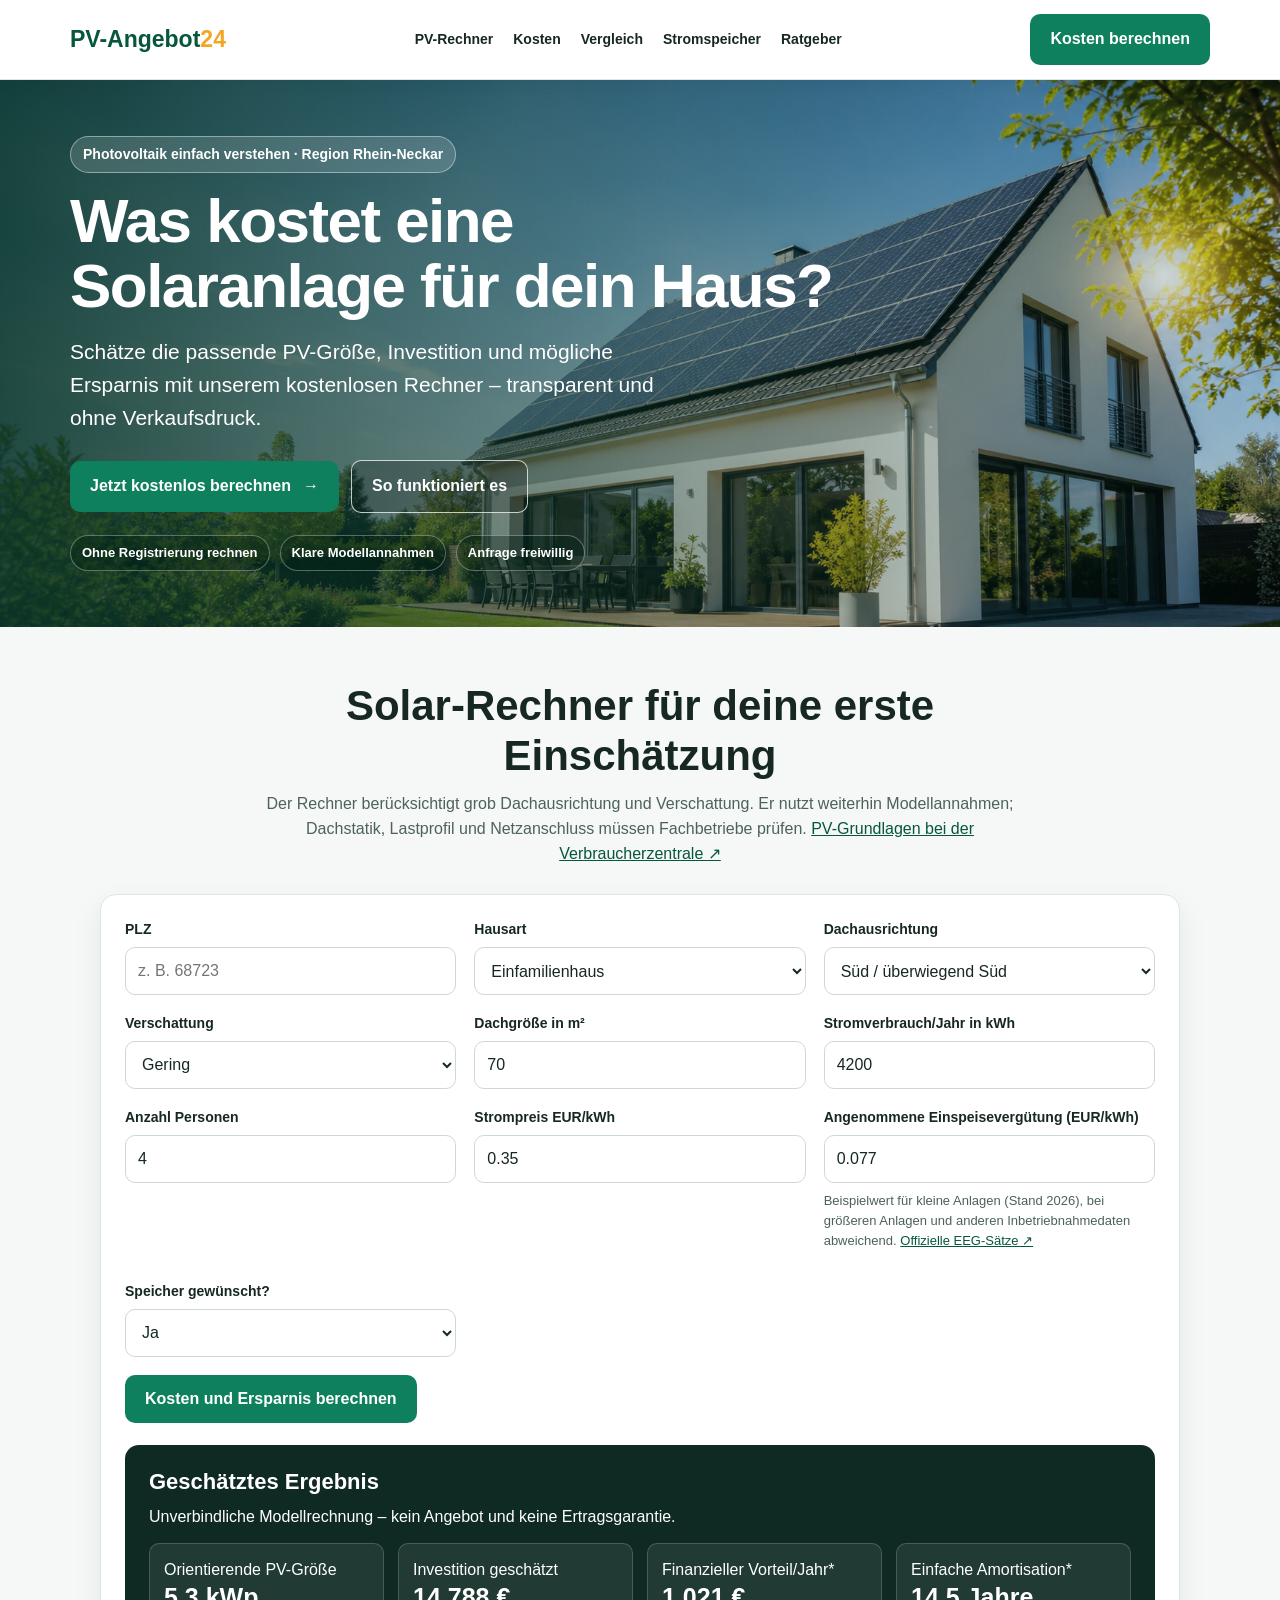
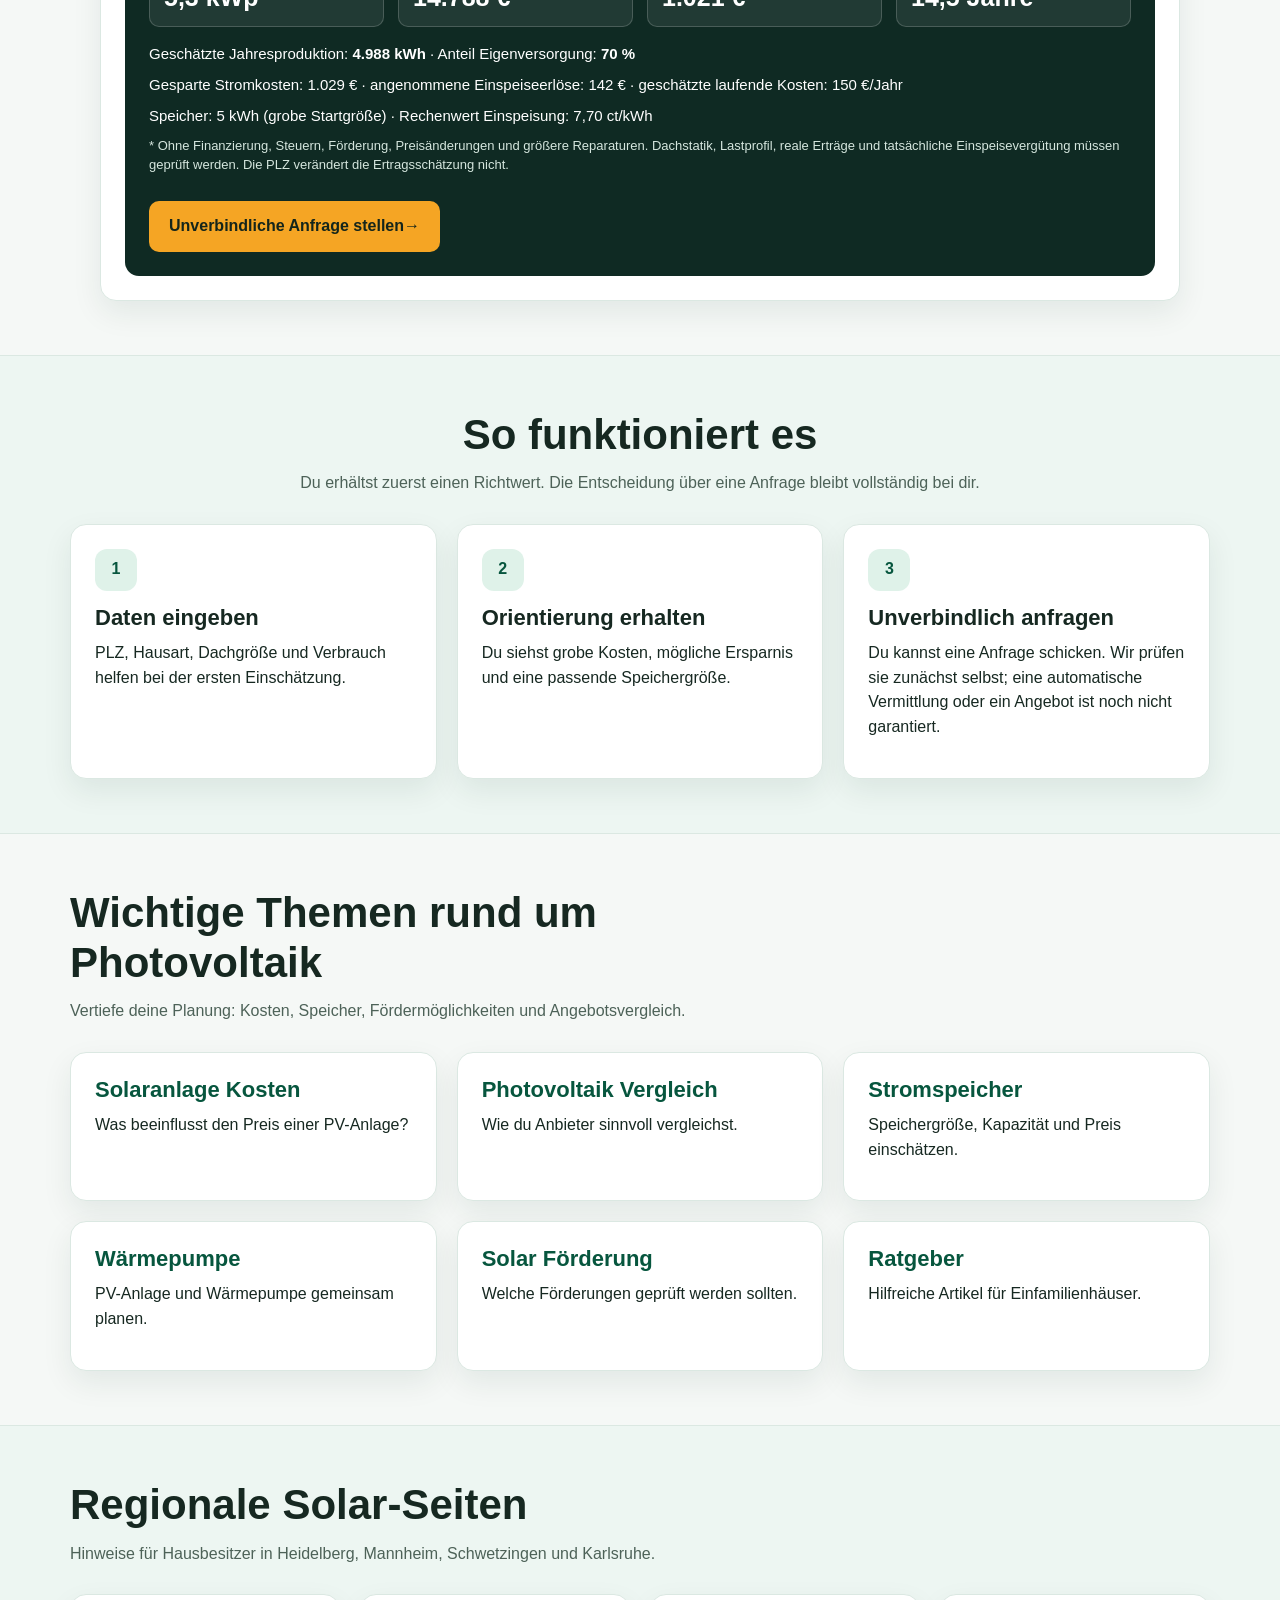
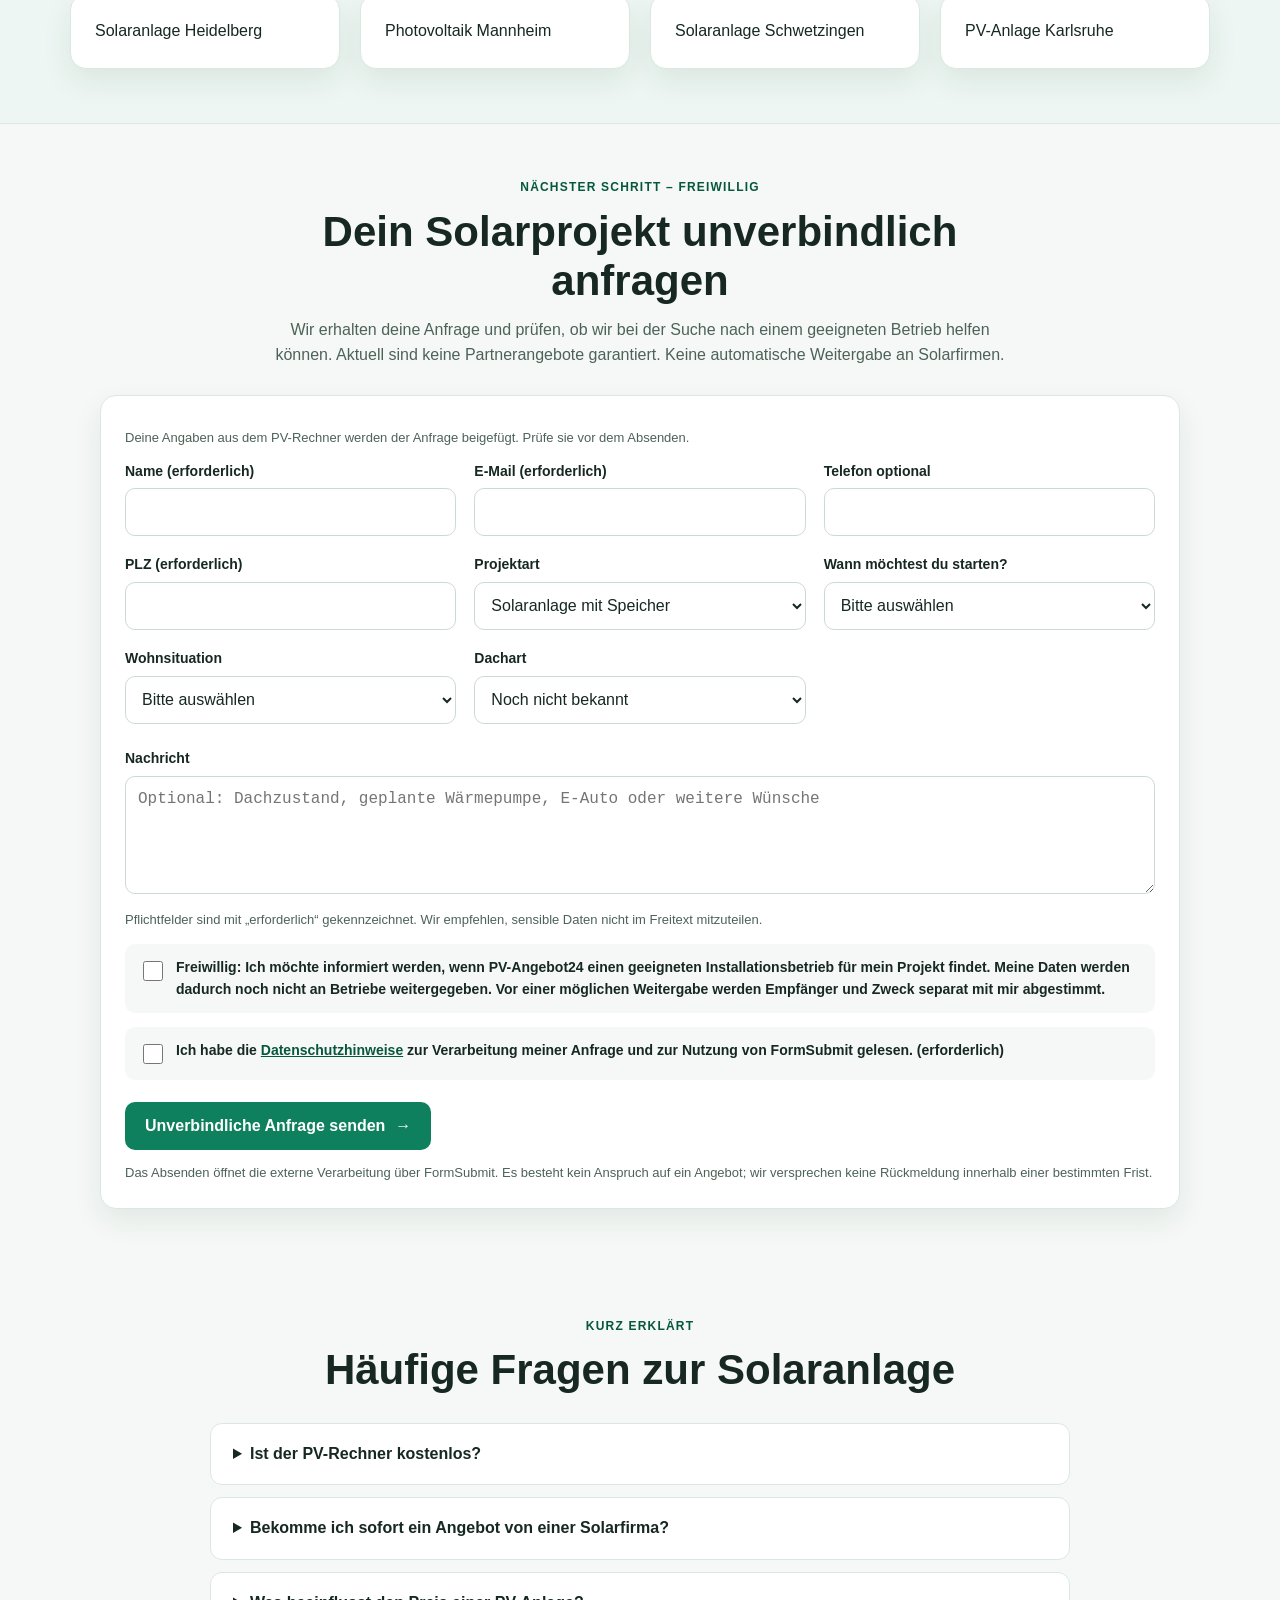
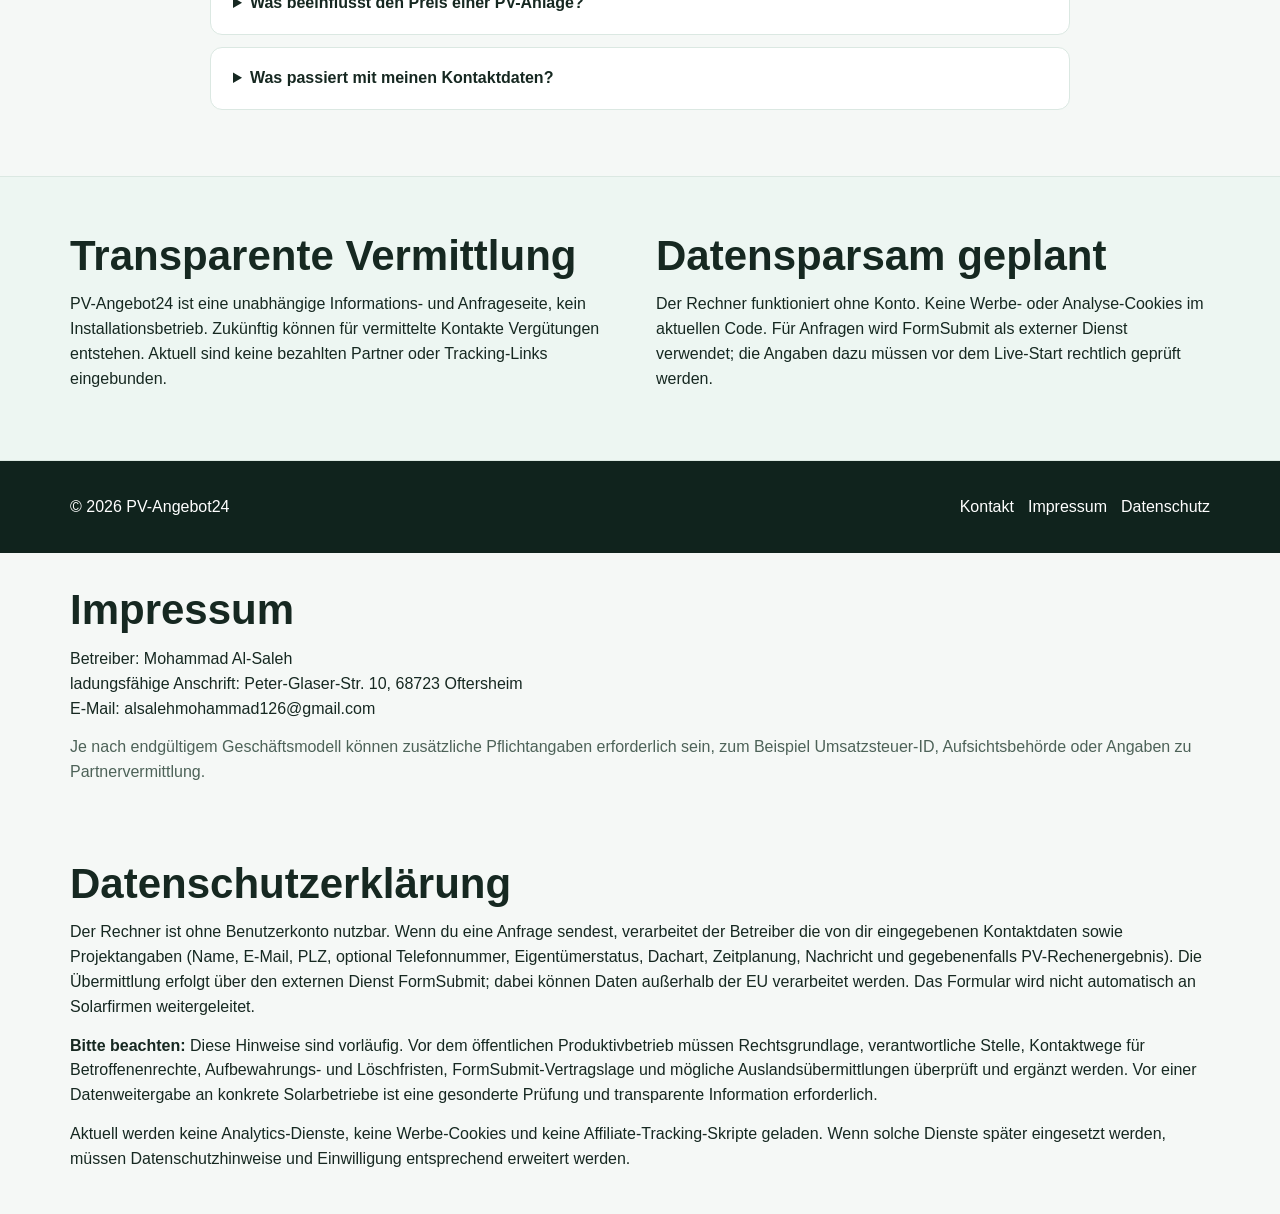
==== index.html @ 60cc7a71 "Remove mismatched FAQ schema and cite authoritative PV calculation assumptions" ====
<!DOCTYPE html>
<html lang="de">
<head>
  <meta charset="UTF-8">
  <meta name="viewport" content="width=device-width, initial-scale=1.0">
  <title>Solaranlage planen & Kosten berechnen | PV-Angebot24</title>
  <meta name="description" content="Photovoltaik planen: Kosten, Speicher und mögliche Ersparnis unverbindlich berechnen. Mit Tipps für Heidelberg, Mannheim und die Region.">
  <link rel="canonical" href="https://marioklara.github.io/solaranlage/">
  <meta property="og:type" content="website">
  <meta property="og:locale" content="de_DE">
  <meta property="og:title" content="Solaranlage planen – PV-Angebot24">
  <meta property="og:description" content="Kosten und Potenzial einer PV-Anlage unverbindlich einschätzen.">
  <meta property="og:url" content="https://marioklara.github.io/solaranlage/">
  <meta name="theme-color" content="#0d5f47">
  <link rel="stylesheet" href="assets/css/styles.css">
  <script defer src="assets/js/main.js"></script>
  <script type="application/ld+json">
  {"@context":"https://schema.org","@type":"Organization","name":"PV-Angebot24","url":"https://marioklara.github.io/solaranlage/","email":"alsalehmohammad126@gmail.com","address":{"@type":"PostalAddress","streetAddress":"Peter-Glaser-Str. 10","postalCode":"68723","addressLocality":"Oftersheim","addressCountry":"DE"}}
  </script>

</head>
<body>
  <a class="skip-link" href="#rechner">Direkt zum Solar-Rechner</a>
  <header class="site-header">
    <nav class="nav" aria-label="Hauptnavigation">
      <a class="logo" href="index.html">PV-Angebot<span>24</span></a>
      <button class="nav-toggle" type="button" aria-controls="nav-main" aria-expanded="false" aria-label="Navigation öffnen">☰ Menü</button><div class="nav-links" id="nav-main">
        <a href="pv-rechner/">PV-Rechner</a>
        <a href="solaranlage-kosten/">Kosten</a>
        <a href="photovoltaik-vergleich/">Vergleich</a>
        <a href="stromspeicher/">Stromspeicher</a>
        <a href="ratgeber/">Ratgeber</a>
      </div>
      <a class="nav-cta" href="#rechner">Kosten berechnen</a>
    </nav>
  </header>

  <main>
    <section class="hero">
      <div class="hero-inner">
        <span class="eyebrow">Photovoltaik einfach verstehen · Region Rhein-Neckar</span>
        <h1>Was kostet eine Solaranlage für dein Haus?</h1>
        <p>Schätze die passende PV-Größe, Investition und mögliche Ersparnis mit unserem kostenlosen Rechner – transparent und ohne Verkaufsdruck.</p>
        <div class="hero-actions">
          <a class="button" href="#rechner">Jetzt kostenlos berechnen <span aria-hidden="true">→</span></a>
          <a class="button outline" href="#ablauf">So funktioniert es</a>
        </div>
        <div class="trust-row" aria-label="Wichtige Eigenschaften">
          <span>Ohne Registrierung rechnen</span>
          <span>Klare Modellannahmen</span>
          <span>Anfrage freiwillig</span>
        </div>
      </div>
    </section>

    <section class="container" id="rechner">
      <div class="section-head center">
        <h2>Solar-Rechner für deine erste Einschätzung</h2>
        <p class="muted">Der Rechner berücksichtigt grob Dachausrichtung und Verschattung. Er nutzt weiterhin Modellannahmen; Dachstatik, Lastprofil und Netzanschluss müssen Fachbetriebe prüfen. <a href="https://www.verbraucherzentrale.de/wissen/energie/erneuerbare-energien/photovoltaik-was-bei-der-planung-einer-solaranlage-wichtig-ist-5574" rel="noopener noreferrer" target="_blank">PV-Grundlagen bei der Verbraucherzentrale ↗</a></p>
      </div>
      <div class="card">
        <form id="pvCalculator">
          <div class="form-grid">
            <div><label for="zip">PLZ</label><input id="zip" name="plz" inputmode="numeric" maxlength="5" pattern="[0-9]{5}" placeholder="z. B. 68723"></div>
            <div><label for="houseType">Hausart</label><select id="houseType"><option value="single">Einfamilienhaus</option><option value="multi">Mehrfamilienhaus</option><option value="row">Reihenhaus</option></select></div>
            <div><label for="roofOrientation">Dachausrichtung</label><select id="roofOrientation"><option value="south">Süd / überwiegend Süd</option><option value="eastwest">Ost / West</option><option value="north">Überwiegend Nord</option></select></div>
            <div><label for="shadeLevel">Verschattung</label><select id="shadeLevel"><option value="low">Gering</option><option value="medium">Mittel</option><option value="high">Stark</option></select></div>
            <div><label for="roofSize">Dachgröße in m²</label><input id="roofSize" type="number" min="20" max="1000" required value="70"></div>
            <div><label for="usage">Stromverbrauch/Jahr in kWh</label><input id="usage" type="number" min="1000" max="100000" required value="4200"></div>
            <div><label for="people">Anzahl Personen</label><input id="people" type="number" min="1" max="12" step="1" required value="4"></div>
            <div><label for="powerPrice">Strompreis EUR/kWh</label><input id="powerPrice" type="number" min="0.1" max="2" required step="0.01" value="0.35"></div>
            <div><label for="feedInTariff">Angenommene Einspeisevergütung (EUR/kWh)</label><input id="feedInTariff" type="number" min="0" max="0.3" step="0.001" value="0.077"><small class="field-note">Beispielwert für kleine Anlagen (Stand 2026), bei größeren Anlagen und anderen Inbetriebnahmedaten abweichend. <a href="https://www.bundesnetzagentur.de/DE/Fachthemen/ElektrizitaetundGas/ErneuerbareEnergien/EEG_Foerderung/start.html" target="_blank" rel="noopener noreferrer">Offizielle EEG-Sätze ↗</a></small></div>
            <div><label for="storageWanted">Speicher gewünscht?</label><select id="storageWanted"><option value="yes">Ja</option><option value="no">Nein</option></select></div>
          </div>
          <button class="button" type="submit">Kosten und Ersparnis berechnen</button>
        </form>
        <div id="pvResult" class="result-box" aria-live="polite"></div>
      </div>
    </section>

    <section class="band" id="ablauf">
      <div class="container">
        <div class="section-head center">
          <h2>So funktioniert es</h2>
          <p class="muted">Du erhältst zuerst einen Richtwert. Die Entscheidung über eine Anfrage bleibt vollständig bei dir.</p>
        </div>
        <div class="grid-3">
          <article class="card"><div class="step-number">1</div><h3>Daten eingeben</h3><p>PLZ, Hausart, Dachgröße und Verbrauch helfen bei der ersten Einschätzung.</p></article>
          <article class="card"><div class="step-number">2</div><h3>Orientierung erhalten</h3><p>Du siehst grobe Kosten, mögliche Ersparnis und eine passende Speichergröße.</p></article>
          <article class="card"><div class="step-number">3</div><h3>Unverbindlich anfragen</h3><p>Du kannst eine Anfrage schicken. Wir prüfen sie zunächst selbst; eine automatische Vermittlung oder ein Angebot ist noch nicht garantiert.</p></article>
        </div>
      </div>
    </section>

    <section class="container">
      <div class="section-head">
        <h2>Wichtige Themen rund um Photovoltaik</h2>
        <p class="muted">Vertiefe deine Planung: Kosten, Speicher, Fördermöglichkeiten und Angebotsvergleich.</p>
      </div>
      <div class="grid-3">
        <a class="card" href="solaranlage-kosten/"><h3>Solaranlage Kosten</h3><p>Was beeinflusst den Preis einer PV-Anlage?</p></a>
        <a class="card" href="photovoltaik-vergleich/"><h3>Photovoltaik Vergleich</h3><p>Wie du Anbieter sinnvoll vergleichst.</p></a>
        <a class="card" href="stromspeicher/"><h3>Stromspeicher</h3><p>Speichergröße, Kapazität und Preis einschätzen.</p></a>
        <a class="card" href="waermepumpe/"><h3>Wärmepumpe</h3><p>PV-Anlage und Wärmepumpe gemeinsam planen.</p></a>
        <a class="card" href="solar-foerderung/"><h3>Solar Förderung</h3><p>Welche Förderungen geprüft werden sollten.</p></a>
        <a class="card" href="ratgeber/"><h3>Ratgeber</h3><p>Hilfreiche Artikel für Einfamilienhäuser.</p></a>
      </div>
    </section>

    <section class="band">
      <div class="container">
        <div class="section-head">
          <h2>Regionale Solar-Seiten</h2>
          <p class="muted">Hinweise für Hausbesitzer in Heidelberg, Mannheim, Schwetzingen und Karlsruhe.</p>
        </div>
        <div class="grid-4">
          <a class="card" href="solaranlage-heidelberg/">Solaranlage Heidelberg</a>
          <a class="card" href="photovoltaik-mannheim/">Photovoltaik Mannheim</a>
          <a class="card" href="solaranlage-schwetzingen/">Solaranlage Schwetzingen</a>
          <a class="card" href="pv-anlage-karlsruhe/">PV-Anlage Karlsruhe</a>
        </div>
      </div>
    </section>

    <section class="container" id="anfrage">
      <div class="section-head center">
        <span class="kicker">Nächster Schritt – freiwillig</span>
        <h2>Dein Solarprojekt unverbindlich anfragen</h2>
        <p class="muted">Wir erhalten deine Anfrage und prüfen, ob wir bei der Suche nach einem geeigneten Betrieb helfen können. Aktuell sind keine Partnerangebote garantiert. Keine automatische Weitergabe an Solarfirmen.</p>
      </div>
      <div class="card">
        <form action="https://formsubmit.co/alsalehmohammad126@gmail.com" method="POST" id="solarLeadForm">
          <input type="hidden" id="pvLeadSummary" name="pv_berechnung" value="">
          <input type="text" name="_honey" tabindex="-1" autocomplete="off" class="honeypot" aria-hidden="true">
          <p id="calculatorTransferNotice" class="field-note" hidden>Deine Angaben aus dem PV-Rechner werden der Anfrage beigefügt. Prüfe sie vor dem Absenden.</p>
          <div class="form-grid">
            <div><label for="name">Name (erforderlich)</label><input id="name" name="name" required autocomplete="name"></div>
            <div><label for="email">E-Mail (erforderlich)</label><input id="email" name="email" type="email" required autocomplete="email"></div>
            <div><label for="phone">Telefon optional</label><input id="phone" name="telefon" type="tel" autocomplete="tel" inputmode="tel"></div>
            <div><label for="formZip">PLZ (erforderlich)</label><input id="formZip" name="plz" required inputmode="numeric" maxlength="5" pattern="[0-9]{5}"></div>
            <div><label for="project">Projektart</label><select id="project" name="projektart"><option>Solaranlage mit Speicher</option><option>Solaranlage ohne Speicher</option><option>Stromspeicher nachrüsten</option><option>Wärmepumpe mit PV planen</option></select></div>
            <div><label for="timeline">Wann möchtest du starten?</label><select id="timeline" name="zeitraum" required><option value="" selected disabled>Bitte auswählen</option><option>innerhalb von 3 Monaten</option><option>in 3 bis 6 Monaten</option><option>später / erst informieren</option></select></div>
            <div><label for="ownership">Wohnsituation</label><select id="ownership" name="eigentuemer_status" required><option value="" selected disabled>Bitte auswählen</option><option>Ich bin Eigentümer/in</option><option>Ich entscheide mit</option><option>Ich bin Mieter/in</option><option>Ich plane einen Hauskauf</option></select></div>
            <div><label for="roofType">Dachart</label><select id="roofType" name="dachart"><option value="">Noch nicht bekannt</option><option>Schrägdach</option><option>Flachdach</option><option>Andere Dachform</option></select></div>
          </div>
          <br>
          <label for="message">Nachricht</label>
          <textarea id="message" name="nachricht" maxlength="1500" placeholder="Optional: Dachzustand, geplante Wärmepumpe, E-Auto oder weitere Wünsche"></textarea>
          <p class="field-note">Pflichtfelder sind mit „erforderlich“ gekennzeichnet. Wir empfehlen, sensible Daten nicht im Freitext mitzuteilen.</p>
          <label class="checkbox"><input type="checkbox" name="partner_einwilligung" value="Kontakt erwünscht"> <span><strong>Freiwillig:</strong> Ich möchte informiert werden, wenn PV-Angebot24 einen geeigneten Installationsbetrieb für mein Projekt findet. Meine Daten werden dadurch noch nicht an Betriebe weitergegeben. Vor einer möglichen Weitergabe werden Empfänger und Zweck separat mit mir abgestimmt.</span></label>
          <label class="checkbox"><input type="checkbox" required name="datenschutz_zustimmung" value="Ja"> <span>Ich habe die <a href="#datenschutz">Datenschutzhinweise</a> zur Verarbeitung meiner Anfrage und zur Nutzung von FormSubmit gelesen. (erforderlich)</span></label>
          <input type="hidden" name="_subject" value="Neue Solar-Anfrage über PV-Angebot24">
          <input type="hidden" name="_captcha" value="true">
          <button class="button submit-cta" type="submit">Unverbindliche Anfrage senden <span aria-hidden="true">→</span></button>
          <p class="form-notice">Das Absenden öffnet die externe Verarbeitung über FormSubmit. Es besteht kein Anspruch auf ein Angebot; wir versprechen keine Rückmeldung innerhalb einer bestimmten Frist.</p>
        </form>
      </div>
    </section>

    <section class="container faq-section" id="fragen">
      <div class="section-head center">
        <span class="kicker">Kurz erklärt</span>
        <h2>Häufige Fragen zur Solaranlage</h2>
      </div>
      <div class="faq-stack">
        <details class="faq-item"><summary>Ist der PV-Rechner kostenlos?</summary><p>Ja. Du kannst die Modellrechnung ohne Registrierung nutzen. Erst beim freiwilligen Anfrageformular werden Kontaktdaten benötigt.</p></details>
        <details class="faq-item"><summary>Bekomme ich sofort ein Angebot von einer Solarfirma?</summary><p>Nein. Die Berechnung ersetzt kein Installationsangebot. PV-Angebot24 sammelt derzeit Anfragen; angeschlossene Solarfirmen und ein automatischer Angebotsvergleich sind noch nicht verfügbar.</p></details>
        <details class="faq-item"><summary>Was beeinflusst den Preis einer PV-Anlage?</summary><p>Zum Beispiel Anlagenleistung, Dachzustand, Gerüst, Elektroinstallation, Speicher und Zählerschrank. Der Rechner berücksichtigt diese Faktoren nur vereinfacht. <a href="solaranlage-kosten/">Mehr zu Kosten lesen</a>.</p></details>
        <details class="faq-item"><summary>Was passiert mit meinen Kontaktdaten?</summary><p>Sie gehen über FormSubmit zur Bearbeitung deiner Anfrage an den Betreiber. Eine Weitergabe an Solarfirmen erfolgt nicht automatisch. <a href="#datenschutz">Details zum Datenschutz</a>.</p></details>
      </div>
    </section>
    <section class="band"><div class="container two-up-info">
      <article><h2>Transparente Vermittlung</h2><p>PV-Angebot24 ist eine unabhängige Informations- und Anfrageseite, kein Installationsbetrieb. Zukünftig können für vermittelte Kontakte Vergütungen entstehen. Aktuell sind keine bezahlten Partner oder Tracking-Links eingebunden.</p></article>
      <article><h2>Datensparsam geplant</h2><p>Der Rechner funktioniert ohne Konto. Keine Werbe- oder Analyse-Cookies im aktuellen Code. Für Anfragen wird FormSubmit als externer Dienst verwendet; die Angaben dazu müssen vor dem Live-Start rechtlich geprüft werden.</p></article>
    </div></section>
  </main>

  <footer class="site-footer">
    <div class="footer-inner">
      <div>© 2026 PV-Angebot24</div>
      <div><a href="#anfrage">Kontakt</a><a href="#impressum">Impressum</a><a href="#datenschutz">Datenschutz</a></div>
    </div>
  </footer>

  <section class="container" id="impressum">
    <h2>Impressum</h2>
    <p>Betreiber: Mohammad Al-Saleh<br>ladungsfähige Anschrift: Peter-Glaser-Str. 10, 68723 Oftersheim<br>E-Mail: alsalehmohammad126@gmail.com</p>
    <p class="muted">Je nach endgültigem Geschäftsmodell können zusätzliche Pflichtangaben erforderlich sein, zum Beispiel Umsatzsteuer-ID, Aufsichtsbehörde oder Angaben zu Partnervermittlung.</p>
  </section>
  <section class="container" id="datenschutz">
    <h2>Datenschutzerklärung</h2>
    <p>Der Rechner ist ohne Benutzerkonto nutzbar. Wenn du eine Anfrage sendest, verarbeitet der Betreiber die von dir eingegebenen Kontaktdaten sowie Projektangaben (Name, E-Mail, PLZ, optional Telefonnummer, Eigentümerstatus, Dachart, Zeitplanung, Nachricht und gegebenenfalls PV-Rechenergebnis). Die Übermittlung erfolgt über den externen Dienst FormSubmit; dabei können Daten außerhalb der EU verarbeitet werden. Das Formular wird nicht automatisch an Solarfirmen weitergeleitet.</p>
    <p><strong>Bitte beachten:</strong> Diese Hinweise sind vorläufig. Vor dem öffentlichen Produktivbetrieb müssen Rechtsgrundlage, verantwortliche Stelle, Kontaktwege für Betroffenenrechte, Aufbewahrungs- und Löschfristen, FormSubmit-Vertragslage und mögliche Auslandsübermittlungen überprüft und ergänzt werden. Vor einer Datenweitergabe an konkrete Solarbetriebe ist eine gesonderte Prüfung und transparente Information erforderlich.</p>
    <p>Aktuell werden keine Analytics-Dienste, keine Werbe-Cookies und keine Affiliate-Tracking-Skripte geladen. Wenn solche Dienste später eingesetzt werden, müssen Datenschutzhinweise und Einwilligung entsprechend erweitert werden.</p>
  </section>
</body>
</html>
---- assets/css/styles.css ----
:root {
  --green: #16845f;
  --green-dark: #0d5f47;
  --green-soft: #e7f5ef;
  --ink: #16231f;
  --muted: #61716b;
  --paper: #ffffff;
  --line: #dce7e2;
  --sun: #f5a524;
  --blue: #2367a6;
  --bg: #f6f8f5;
  --shadow: 0 14px 34px rgba(22, 35, 31, .09);
}

* { box-sizing: border-box; }

html { scroll-behavior: smooth; }

body {
  margin: 0;
  font-family: Arial, Helvetica, sans-serif;
  color: var(--ink);
  background: var(--bg);
  line-height: 1.6;
}

a { color: var(--green-dark); }

img {
  display: block;
  max-width: 100%;
  height: auto;
}

.site-header {
  position: sticky;
  top: 0;
  z-index: 20;
  background: rgba(255, 255, 255, .96);
  border-bottom: 1px solid var(--line);
  backdrop-filter: blur(10px);
}

.nav {
  max-width: 1180px;
  margin: 0 auto;
  padding: 14px 20px;
  display: flex;
  align-items: center;
  justify-content: space-between;
  gap: 20px;
}

.logo {
  color: var(--green-dark);
  font-size: 23px;
  font-weight: 900;
  text-decoration: none;
  white-space: nowrap;
}

.logo span { color: var(--sun); }

.nav-toggle {
  display: none;
  border: 1px solid var(--line);
  border-radius: 8px;
  background: #fff;
  color: var(--ink);
  padding: 10px 13px;
  font: inherit;
  font-weight: 700;
  cursor: pointer;
}

.nav-links {
  display: flex;
  align-items: center;
  gap: 18px;
  flex-wrap: wrap;
}

.nav-links a {
  color: var(--ink);
  text-decoration: none;
  font-size: 14px;
  font-weight: 700;
}

.nav-cta,
.button {
  display: inline-flex;
  align-items: center;
  justify-content: center;
  min-height: 48px;
  padding: 13px 20px;
  border: 0;
  border-radius: 8px;
  background: var(--green);
  color: #fff;
  font-size: 16px;
  font-weight: 900;
  text-decoration: none;
  cursor: pointer;
}

.button.secondary {
  background: #fff;
  color: var(--green-dark);
  border: 1px solid var(--line);
}

.hero {
  min-height: 620px;
  color: #fff;
  background:
    linear-gradient(90deg, rgba(9, 54, 43, .88), rgba(9, 54, 43, .48) 52%, rgba(9, 54, 43, .14)),
    url("../img/solar-hero.png") center / cover no-repeat;
}

.hero-inner {
  max-width: 1180px;
  min-height: 620px;
  margin: 0 auto;
  padding: 74px 20px 44px;
  display: grid;
  align-content: center;
}

.eyebrow {
  display: inline-flex;
  width: fit-content;
  margin-bottom: 16px;
  padding: 7px 12px;
  border: 1px solid rgba(255, 255, 255, .42);
  border-radius: 999px;
  background: rgba(255, 255, 255, .15);
  font-size: 14px;
  font-weight: 800;
}

.hero h1 {
  max-width: 760px;
  margin: 0 0 18px;
  font-size: clamp(42px, 6vw, 72px);
  line-height: 1.04;
  letter-spacing: 0;
}

.hero p {
  max-width: 680px;
  margin: 0 0 26px;
  font-size: 20px;
}

.trust-row {
  display: flex;
  flex-wrap: wrap;
  gap: 10px;
  margin-top: 22px;
}

.trust-row span,
.pill {
  display: inline-flex;
  align-items: center;
  min-height: 34px;
  padding: 7px 11px;
  border-radius: 999px;
  background: rgba(255, 255, 255, .16);
  border: 1px solid rgba(255, 255, 255, .32);
  font-size: 14px;
  font-weight: 800;
}

.container {
  max-width: 1180px;
  margin: 0 auto;
  padding: 64px 20px;
}

.section-head {
  max-width: 760px;
  margin-bottom: 28px;
}

.section-head.center {
  margin-right: auto;
  margin-left: auto;
  text-align: center;
}

h1, h2, h3 { line-height: 1.18; }
h2 { margin: 0 0 12px; font-size: clamp(28px, 4vw, 42px); }
h3 { margin: 0 0 10px; font-size: 22px; }
p { margin: 0 0 14px; }

.muted { color: var(--muted); }

.grid-2,
.grid-3,
.grid-4 {
  display: grid;
  gap: 20px;
}

.grid-2 { grid-template-columns: repeat(2, minmax(0, 1fr)); }
.grid-3 { grid-template-columns: repeat(3, minmax(0, 1fr)); }
.grid-4 { grid-template-columns: repeat(4, minmax(0, 1fr)); }

.card {
  background: var(--paper);
  border: 1px solid var(--line);
  border-radius: 8px;
  padding: 24px;
  box-shadow: var(--shadow);
}

.band {
  background: #edf6f2;
  border-top: 1px solid var(--line);
  border-bottom: 1px solid var(--line);
}

.step-number {
  width: 42px;
  height: 42px;
  margin-bottom: 14px;
  border-radius: 50%;
  display: grid;
  place-items: center;
  background: var(--green-soft);
  color: var(--green-dark);
  font-weight: 900;
}

.form-grid {
  display: grid;
  grid-template-columns: repeat(3, minmax(0, 1fr));
  gap: 16px;
}

label {
  display: block;
  margin-bottom: 6px;
  font-size: 14px;
  font-weight: 800;
}

input,
select,
textarea {
  width: 100%;
  min-height: 48px;
  padding: 13px 12px;
  border: 1px solid #cdd9d4;
  border-radius: 8px;
  background: #fff;
  color: var(--ink);
  font-size: 16px;
}

textarea {
  min-height: 118px;
  resize: vertical;
}

.checkbox {
  display: flex;
  gap: 10px;
  align-items: flex-start;
  margin-top: 14px;
  color: var(--muted);
  font-size: 14px;
}

.field-note { display: block; color: var(--muted); font-size: 13px; margin: 8px 0 12px; }
.honeypot { position: absolute !important; left: -10000px !important; width: 1px !important; height: 1px !important; opacity: 0 !important; pointer-events: none !important; }
.table-scroll { overflow-x: auto; }
.result-details { margin-top: 15px; font-size: 15px; }
.result-details p { margin-bottom: 8px; }
.result-disclaimer { color: #d5e6de; font-size: 13px; line-height: 1.5; }
:focus-visible { outline: 3px solid #f5a524; outline-offset: 3px; }
.checkbox input {
  width: auto;
  min-height: auto;
  margin-top: 4px;
}

.result-box {
  margin-top: 22px;
  padding: 22px;
  border-radius: 8px;
  background: #0f2a23;
  color: #fff;
}

.result-grid {
  display: grid;
  grid-template-columns: repeat(4, minmax(0, 1fr));
  gap: 14px;
  margin-top: 14px;
}

.metric {
  padding: 14px;
  border: 1px solid rgba(255, 255, 255, .18);
  border-radius: 8px;
  background: rgba(255, 255, 255, .08);
}

.metric strong {
  display: block;
  font-size: 24px;
  line-height: 1.15;
}

.list {
  margin: 14px 0 0;
  padding-left: 20px;
}

.list li { margin: 6px 0; }

.breadcrumb {
  font-size: 14px;
  color: var(--muted);
  margin-bottom: 18px;
}

.page-hero {
  background: #0f2a23;
  color: #fff;
}

.page-hero .container {
  padding-top: 54px;
  padding-bottom: 54px;
}

.page-hero h1 {
  max-width: 860px;
  margin: 0 0 16px;
  font-size: clamp(36px, 5vw, 56px);
}

.page-hero p {
  max-width: 760px;
  font-size: 19px;
}

.table {
  width: 100%;
  border-collapse: collapse;
  overflow: hidden;
  border-radius: 8px;
  background: #fff;
  box-shadow: var(--shadow);
}

.table th,
.table td {
  padding: 14px;
  border-bottom: 1px solid var(--line);
  text-align: left;
  vertical-align: top;
}

.table th { background: var(--green-soft); }

.faq-item {
  border-bottom: 1px solid var(--line);
  padding: 18px 0;
}

.site-footer {
  background: #10231d;
  color: #fff;
}

.footer-inner {
  max-width: 1180px;
  margin: 0 auto;
  padding: 34px 20px;
  display: flex;
  justify-content: space-between;
  gap: 20px;
  flex-wrap: wrap;
}

.site-footer a {
  color: #fff;
  margin-left: 14px;
  text-decoration: none;
}

@media (max-width: 900px) {
  .nav { align-items: flex-start; flex-direction: column; }
  .nav { flex-direction: row; flex-wrap: wrap; align-items: center; }
  .nav-toggle { display: inline-flex; margin-left: auto; }
  .nav-links { display: none; width: 100%; order: 3; flex-direction: column; align-items: stretch; gap: 8px; }
  .nav-links.is-open { display: flex; }
  .nav-links a { display: block; padding: 9px 4px; }
  .nav-cta { order: 2; }
  .hero,
  .hero-inner { min-height: 560px; }
  .grid-2,
  .grid-3,
  .grid-4,
  .form-grid,
  .result-grid { grid-template-columns: 1fr; }
}

@media (max-width: 520px) {
  .hero-inner { padding-top: 48px; }
  .hero h1 { font-size: 40px; }
  .container { padding: 48px 16px; }
  .card { padding: 20px; }
  .button { width: 100%; }
  .nav-cta { width: 100%; order: 4; }
  .nav-toggle { margin-left: auto; }
}

[hidden] { display: none !important; }

/* Conversion-focused, accessible presentation */
:root {
  --green: #0f805e;
  --green-dark: #07563e;
  --ink: #162821;
  --muted: #4d6258;
  --line: #dbe8e2;
  --bg: #f5f8f6;
  --shadow: 0 12px 30px rgba(8, 48, 32, .08);
}
html { scroll-padding-top: 88px; }
body { line-height: 1.55; }
.container { padding-top: 54px; padding-bottom: 54px; }
.card { border-radius: 16px; }
.site-header { box-shadow: 0 4px 16px rgba(15, 41, 29, .04); }
.nav { gap: 16px; }
.nav-links a { padding: 8px 1px; text-underline-offset: 5px; }
.nav-links a:hover, .nav-links a:focus-visible { text-decoration: underline; }
.nav-cta, .button { border-radius: 10px; transition: background .16s ease, transform .16s ease; }
.nav-cta:hover, .button:hover { background: var(--green-dark); transform: translateY(-1px); }
.hero { min-height: 490px; background-position: center; }
.hero-inner { min-height: 490px; padding: 56px 20px; }
.hero h1 { max-width: 770px; font-size: clamp(37px,5vw,62px); letter-spacing: -.025em; }
.hero p { max-width: 630px; font-size: clamp(17px,2vw,21px); }
.hero-actions { display: flex; flex-wrap: wrap; align-items: center; gap: 12px; }
.hero-actions .button { gap: 12px; }
.button.outline { border: 1px solid rgba(255,255,255,.75); background: rgba(0,0,0,.20); }
.button.outline:hover { background: rgba(255,255,255,.19); }
.trust-row span { font-size: 13px; background: rgba(1,30,18,.35); }
.kicker { display:block; margin-bottom: 10px; color: var(--green-dark); text-transform: uppercase; font-size: 12px; font-weight: 800; letter-spacing: .10em; }
#rechner .card, #anfrage .card { max-width: 1080px; margin: 0 auto; }
#rechner .section-head { max-width: 790px; }
#rechner .button { margin-top: 18px; }
.form-grid { gap: 18px; }
input, select, textarea { border-radius: 10px; }
input:focus, select:focus, textarea:focus { border-color: var(--green); outline: 2px solid rgba(15,128,94,.20); }
.result-box { border-radius: 14px; padding: 24px; }
.result-grid { grid-template-columns: repeat(4,minmax(0,1fr)); }
.metric { min-width: 0; border-radius: 10px; }
.metric strong { font-size: clamp(17px,2vw,25px); overflow-wrap: anywhere; }
.result-cta { margin-top: 16px; background: var(--sun); color: #14251b; }
.result-cta:hover { background: #e89a16; }
.result-cta:focus-visible { outline-color: #fff; }
#ablauf .step-number { background: #dff2e9; border-radius: 12px; }
.grid-3 > .card, .grid-4 > .card { transition: transform .16s ease, box-shadow .16s ease; }
a.card { color: var(--ink); text-decoration: none; }
a.card h3 { color: var(--green-dark); }
a.card:hover, a.card:focus-visible { transform: translateY(-3px); box-shadow: 0 18px 35px rgba(8,48,32,.12); }
.checkbox { background: #f5f8f6; padding: 13px 14px; border-radius: 10px; color: var(--ink); }
.checkbox input { flex: 0 0 auto; width: 20px; height: 20px; }
.submit-cta { margin-top: 16px; gap: 10px; }
.form-notice { color: var(--muted); font-size: 13px; margin: 13px 0 0; }
.faq-stack { max-width: 860px; margin: 0 auto; }
.faq-stack .faq-item { border: 1px solid var(--line); border-radius: 12px; background: #fff; padding: 0; margin-bottom: 12px; }
.faq-stack summary { padding: 18px 22px; font-weight: 800; cursor: pointer; list-style-position: inside; }
.faq-stack .faq-item p { padding: 0 22px 18px; margin: 0; color: var(--muted); }
.two-up-info { display: grid; grid-template-columns: repeat(2,minmax(0,1fr)); gap: 32px; }
.skip-link { position: absolute; left: 10px; top: -100px; z-index: 1000; background: white; color: #143; padding: 10px 15px; }
.skip-link:focus { top: 10px; }
#impressum, #datenschutz { padding-top: 32px; padding-bottom: 28px; }
@media(max-width:1100px) and (min-width:901px) {
  .nav { flex-wrap: wrap; }
  .nav-links { gap: 12px; }
  .nav-links a { font-size: 13px; }
}
@media(max-width:900px) {
  .hero,.hero-inner { min-height: 440px; }
  .result-grid { grid-template-columns: repeat(2,minmax(0,1fr)); }
  .form-grid { grid-template-columns: repeat(2,minmax(0,1fr)); }
  .two-up-info { grid-template-columns: 1fr; }
}
@media(max-width:600px) {
  .container { padding: 38px 16px; }
  .hero,.hero-inner { min-height: 0; }
  .hero-inner { padding: 56px 18px; }
  .hero h1 { font-size: clamp(34px,9vw,42px); }
  .hero-actions .button { width: 100%; }
  .hero-actions .button.outline { width: 100%; }
  .result-grid,.form-grid { grid-template-columns: 1fr; }
  .metric { padding: 12px; }
  .result-box { padding: 18px; }
  .form-grid { gap: 14px; }
  .card { padding: 18px; }
  .nav { gap: 9px; padding: 10px 14px; }
  .nav-cta { min-height: 42px; padding: 8px 14px; }
}
@media(prefers-reduced-motion:reduce) {
  html { scroll-behavior: auto; }
  .nav-cta,.button,.grid-3>.card,.grid-4>.card { transition: none; transform:none !important; }
}
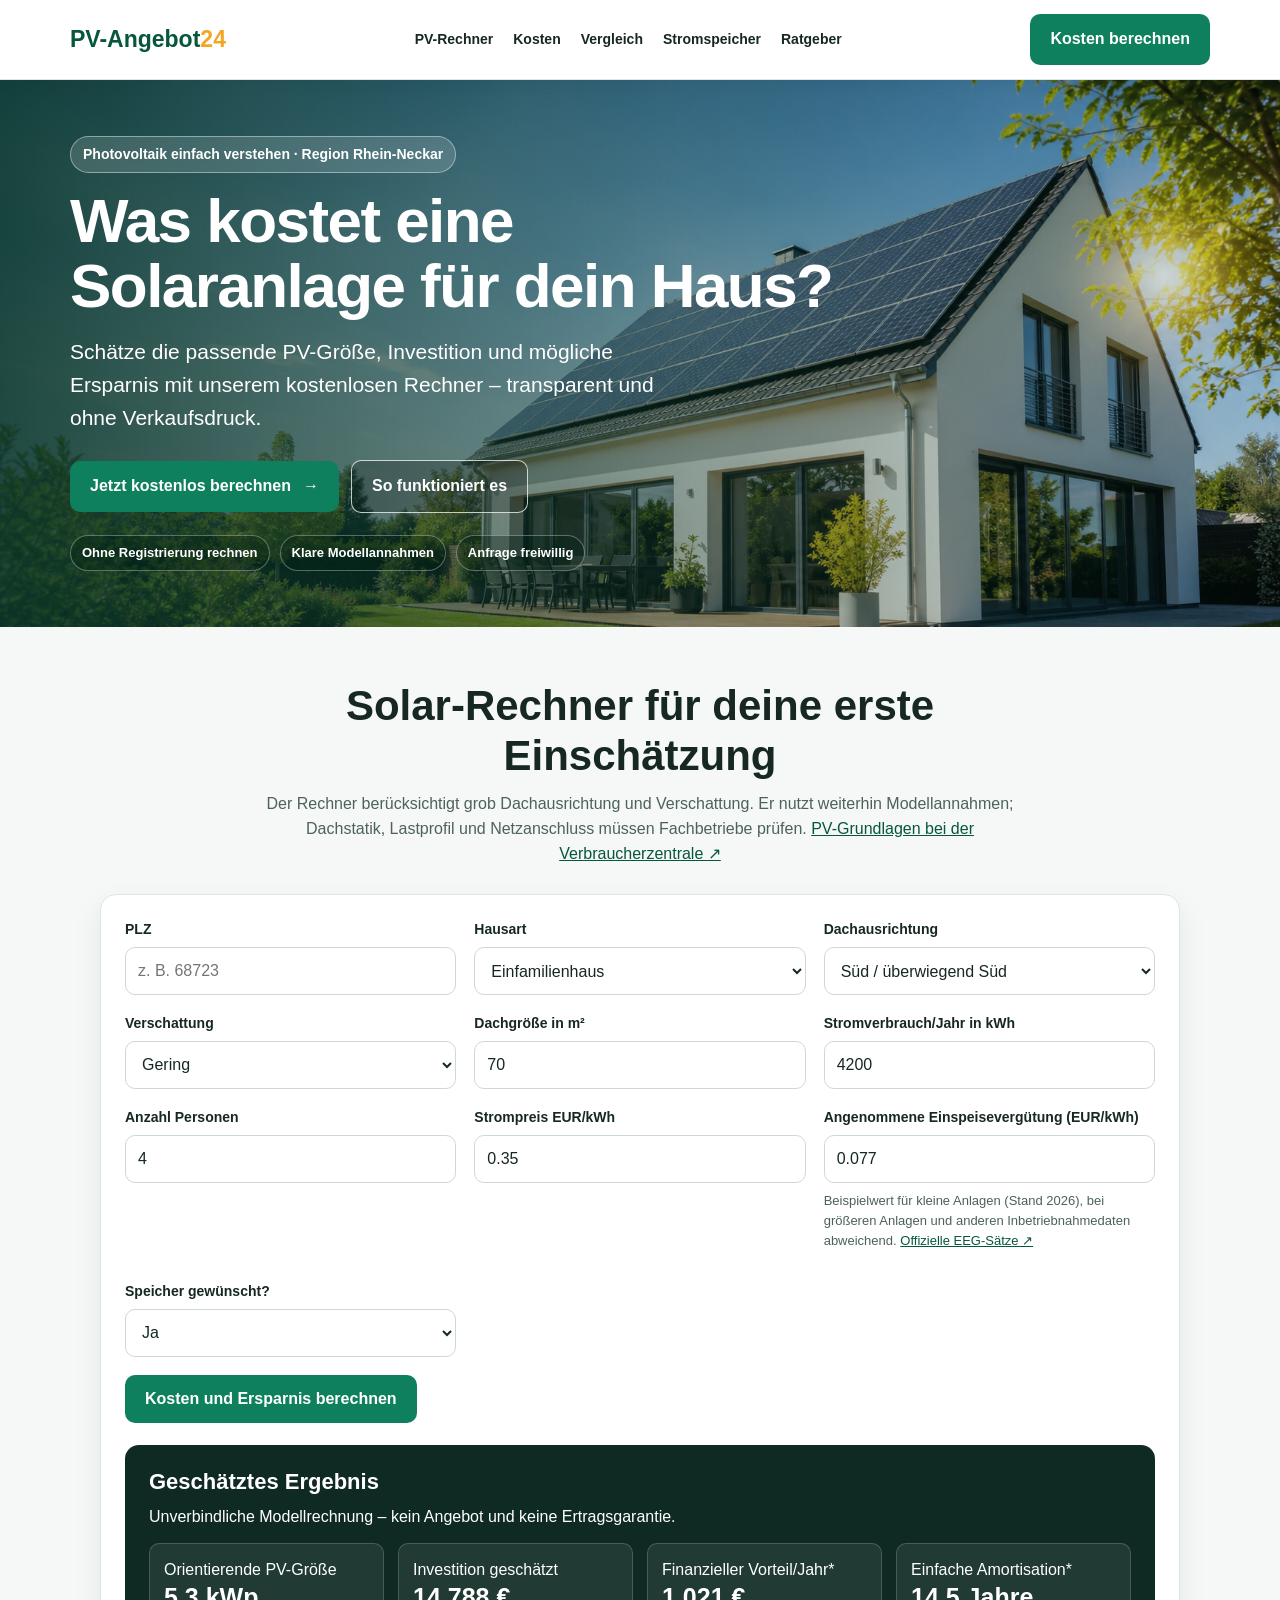
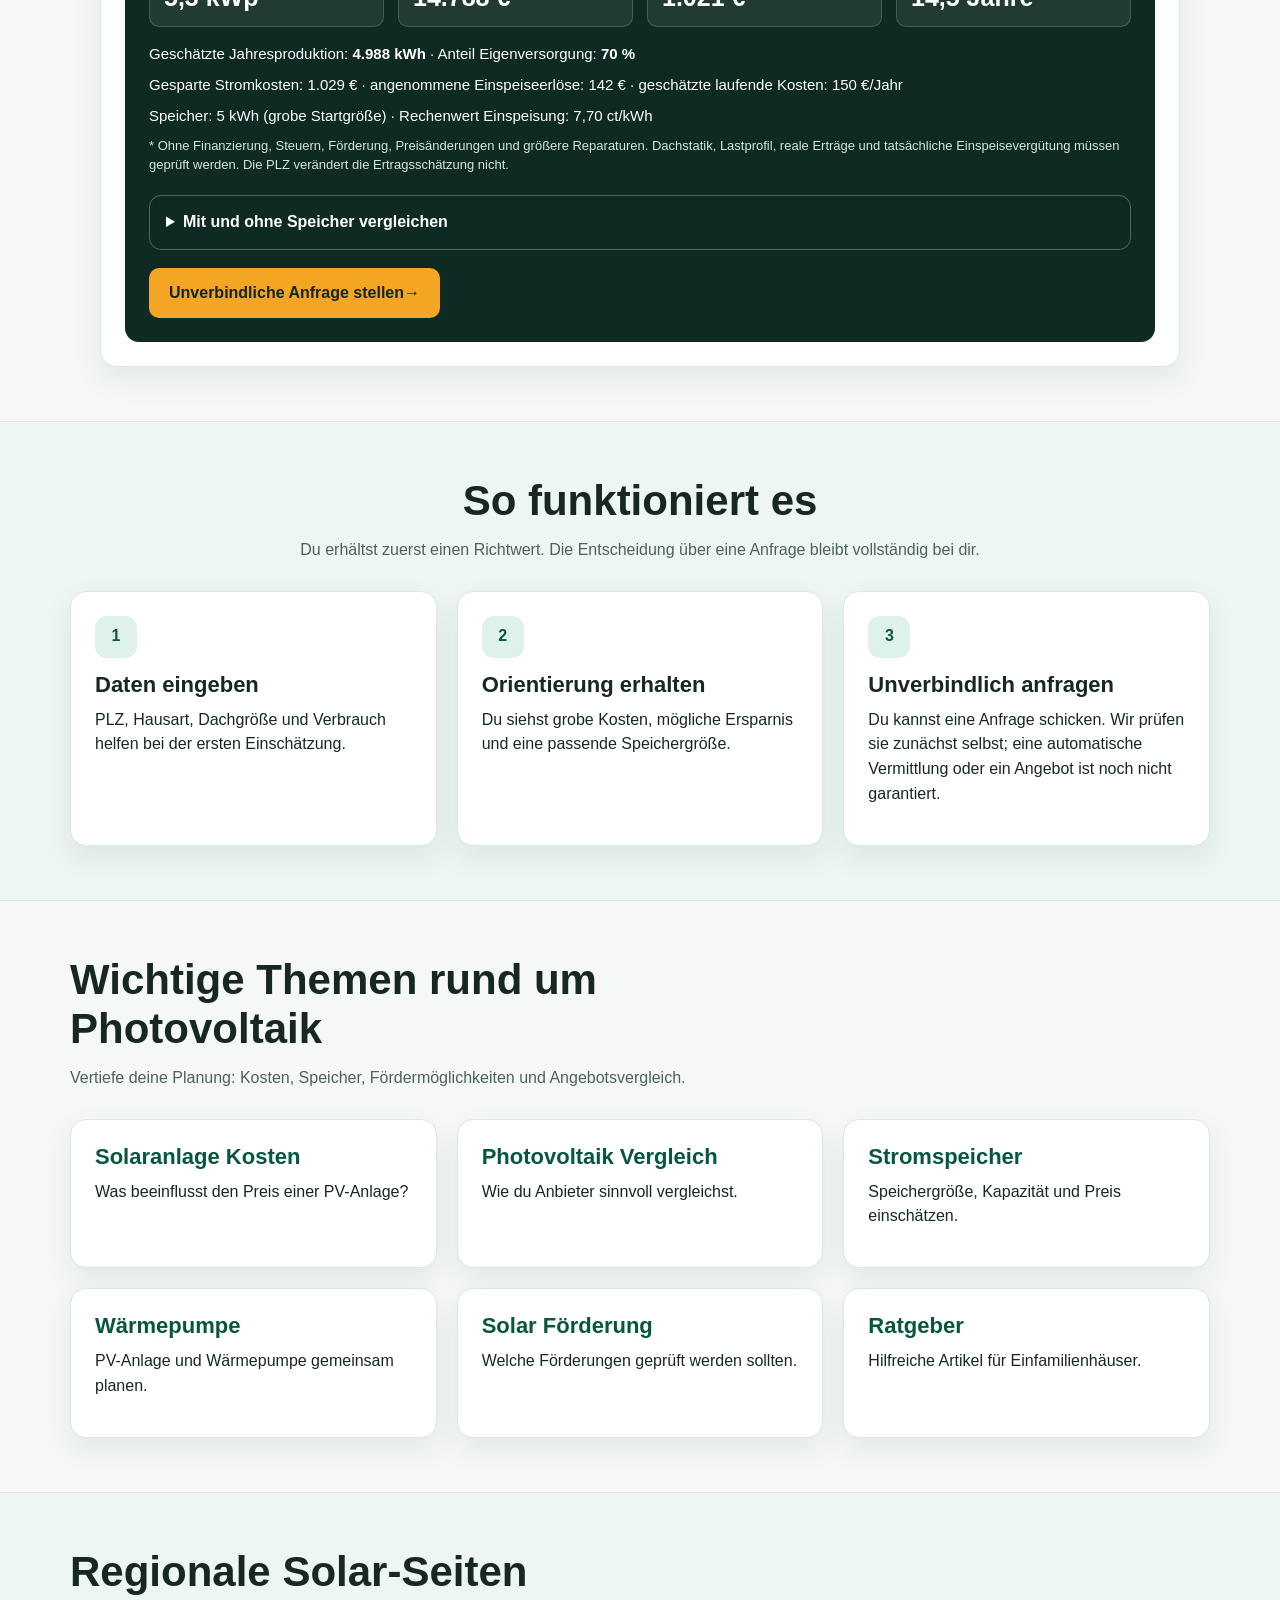
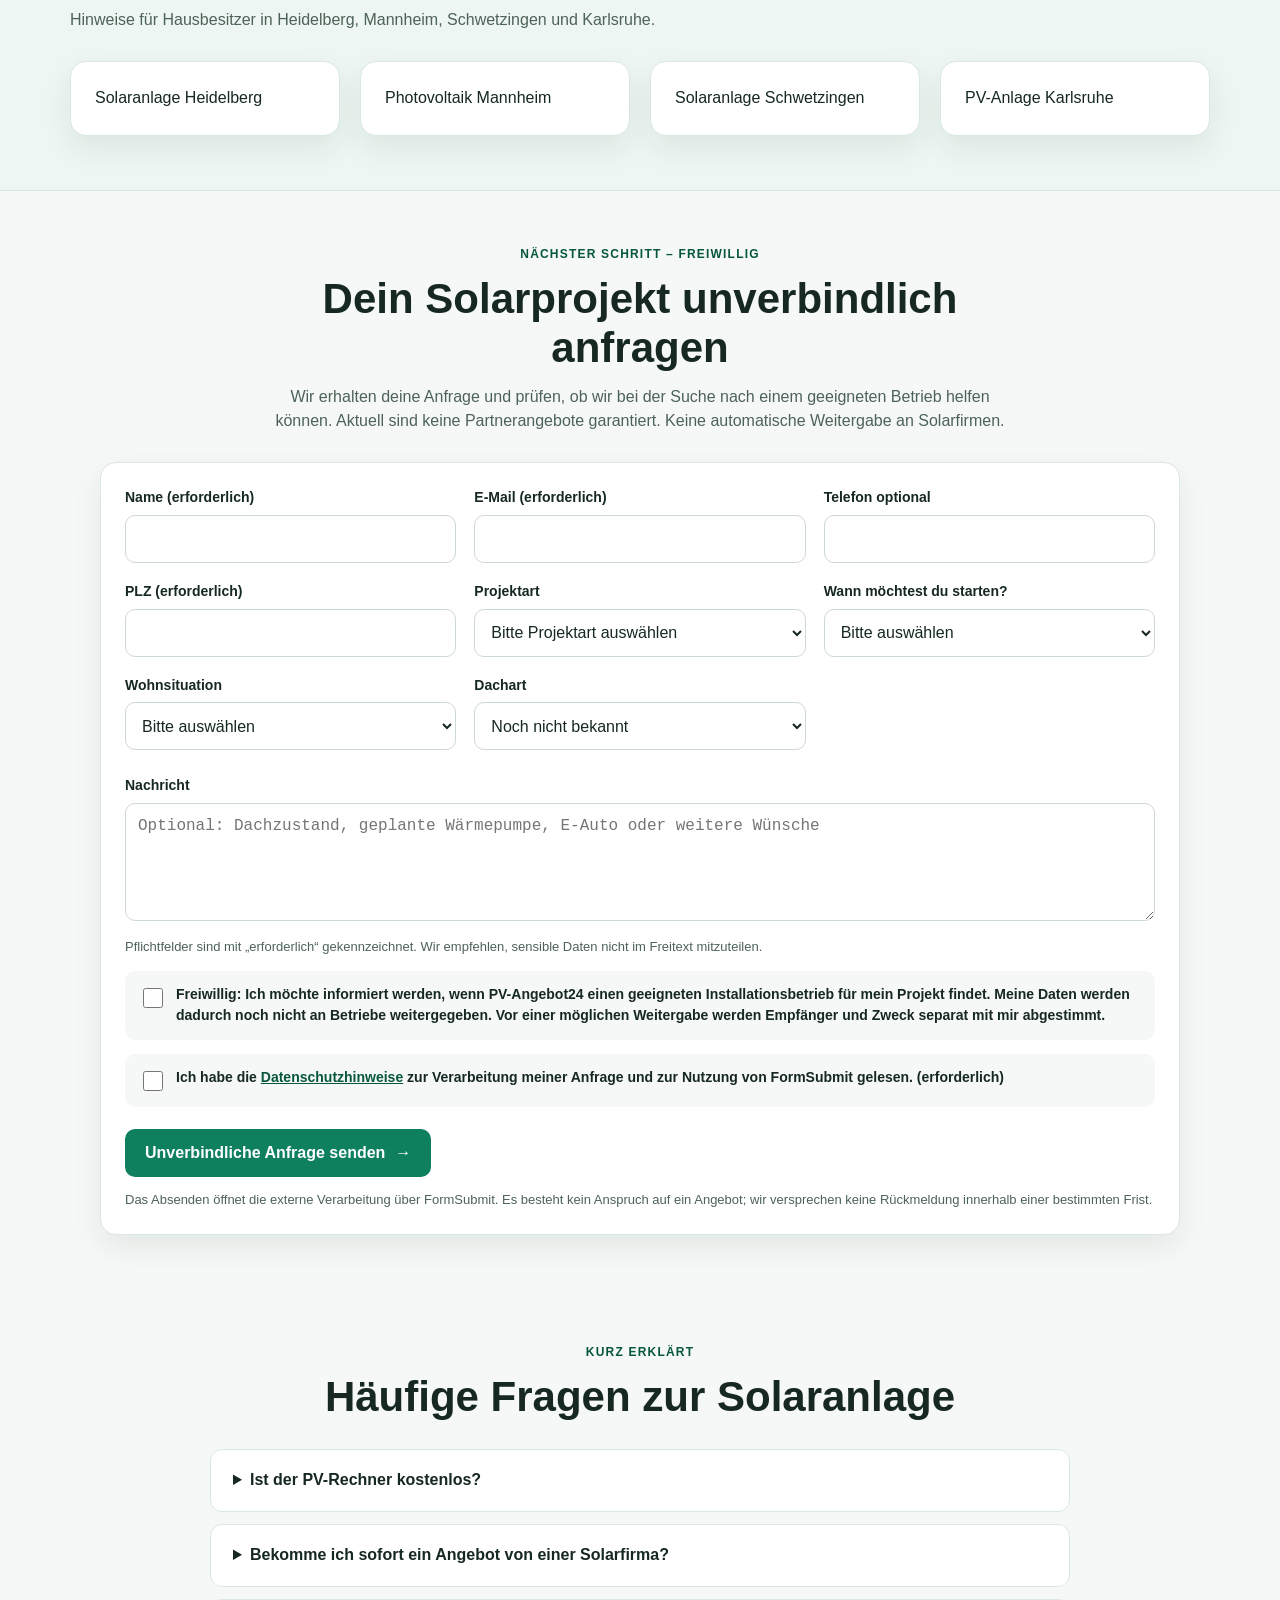
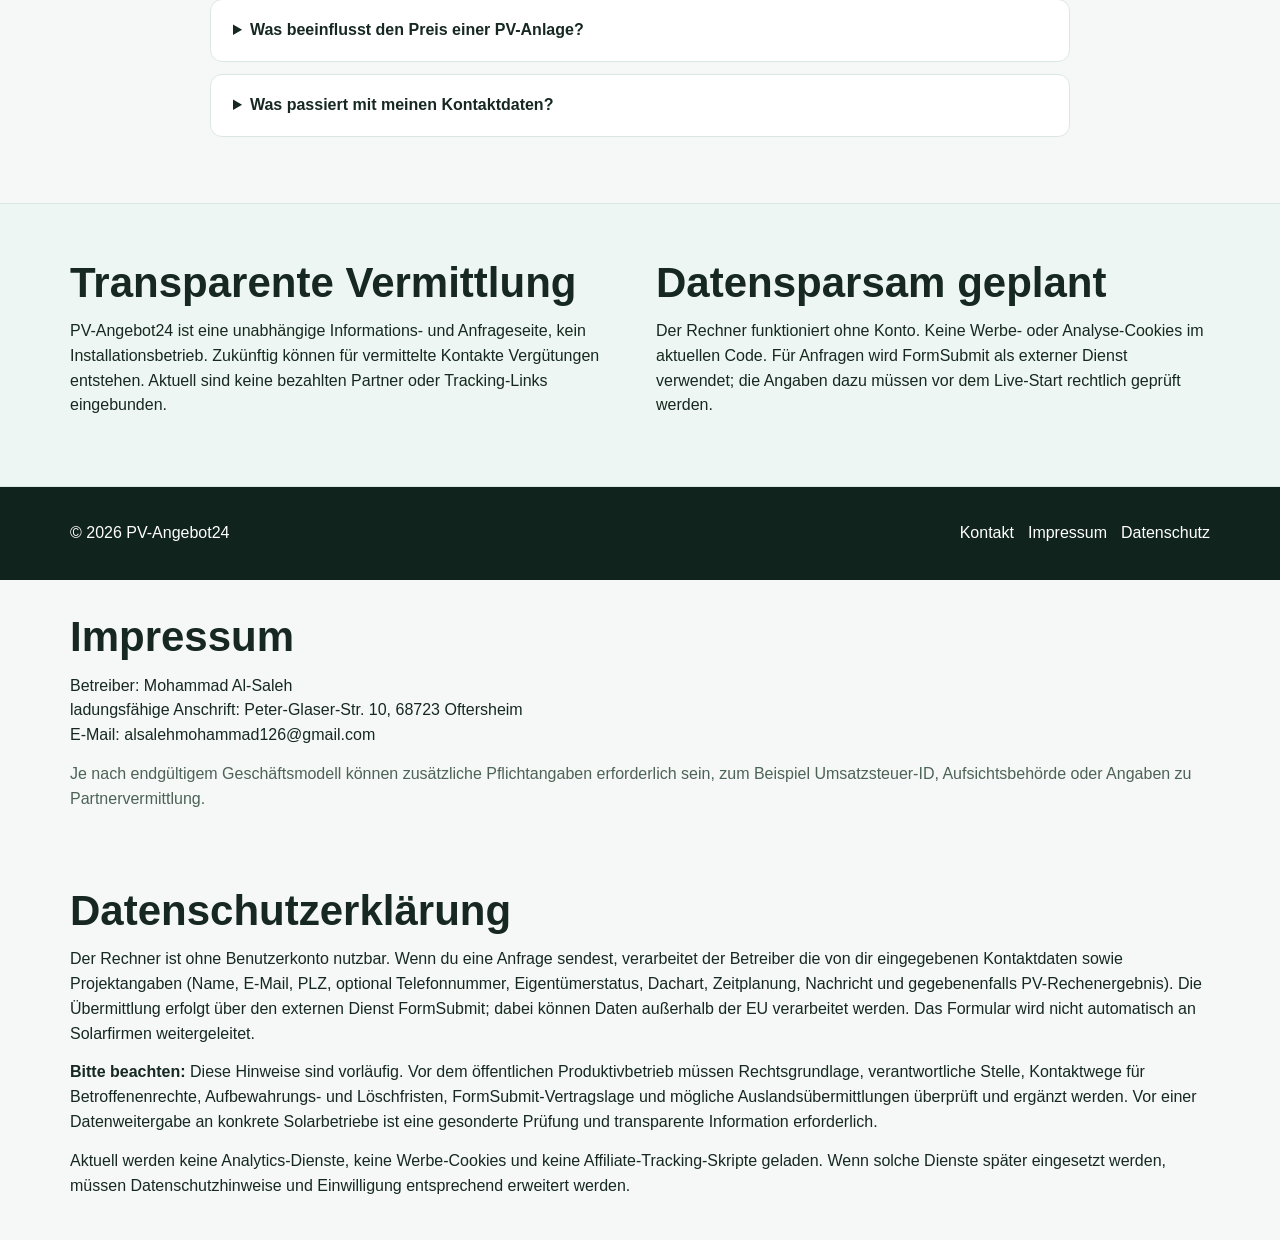
==== commit 7ad759d1: "fix: Projektart erst nach Auswahl oder gültiger PV-Berechnung festlegen" ====
--- a/index.html
+++ b/index.html
@@ -138,7 +138,7 @@
             <div><label for="email">E-Mail (erforderlich)</label><input id="email" name="email" type="email" required autocomplete="email"></div>
             <div><label for="phone">Telefon optional</label><input id="phone" name="telefon" type="tel" autocomplete="tel" inputmode="tel"></div>
             <div><label for="formZip">PLZ (erforderlich)</label><input id="formZip" name="plz" required inputmode="numeric" maxlength="5" pattern="[0-9]{5}"></div>
-            <div><label for="project">Projektart</label><select id="project" name="projektart"><option>Solaranlage mit Speicher</option><option>Solaranlage ohne Speicher</option><option>Stromspeicher nachrüsten</option><option>Wärmepumpe mit PV planen</option></select></div>
+            <div><label for="project">Projektart</label><select id="project" name="projektart" required><option value="" selected disabled>Bitte Projektart auswählen</option><option>Solaranlage mit Speicher</option><option>Solaranlage ohne Speicher</option><option>Stromspeicher nachrüsten</option><option>Wärmepumpe mit PV planen</option></select></div>
             <div><label for="timeline">Wann möchtest du starten?</label><select id="timeline" name="zeitraum" required><option value="" selected disabled>Bitte auswählen</option><option>innerhalb von 3 Monaten</option><option>in 3 bis 6 Monaten</option><option>später / erst informieren</option></select></div>
             <div><label for="ownership">Wohnsituation</label><select id="ownership" name="eigentuemer_status" required><option value="" selected disabled>Bitte auswählen</option><option>Ich bin Eigentümer/in</option><option>Ich entscheide mit</option><option>Ich bin Mieter/in</option><option>Ich plane einen Hauskauf</option></select></div>
             <div><label for="roofType">Dachart</label><select id="roofType" name="dachart"><option value="">Noch nicht bekannt</option><option>Schrägdach</option><option>Flachdach</option><option>Andere Dachform</option></select></div>
--- a/assets/css/styles.css
+++ b/assets/css/styles.css
@@ -513,3 +513,13 @@
   html { scroll-behavior: auto; }
   .nav-cta,.button,.grid-3>.card,.grid-4>.card { transition: none; transform:none !important; }
 }
+
+.scenario-compare { margin-top: 20px; border: 1px solid rgba(255,255,255,.28); padding: 14px 16px; border-radius: 12px; }
+.scenario-compare summary { cursor: pointer; font-weight: 800; }
+.scenario-compare .table-scroll { margin-top: 14px; }
+.scenario-compare .scenario-table { color: var(--ink); box-shadow: none; min-width: 430px; }
+.scenario-compare .scenario-table th, .scenario-compare .scenario-table td { font-size: 14px; padding: 10px; }
+.scenario-compare .result-disclaimer { margin-top: 12px; }
+.local-cta { margin: 22px 0 0; }
+.local-cta .button { width: auto; }
+@media(max-width:600px){ .local-cta .button { width: 100%; } }
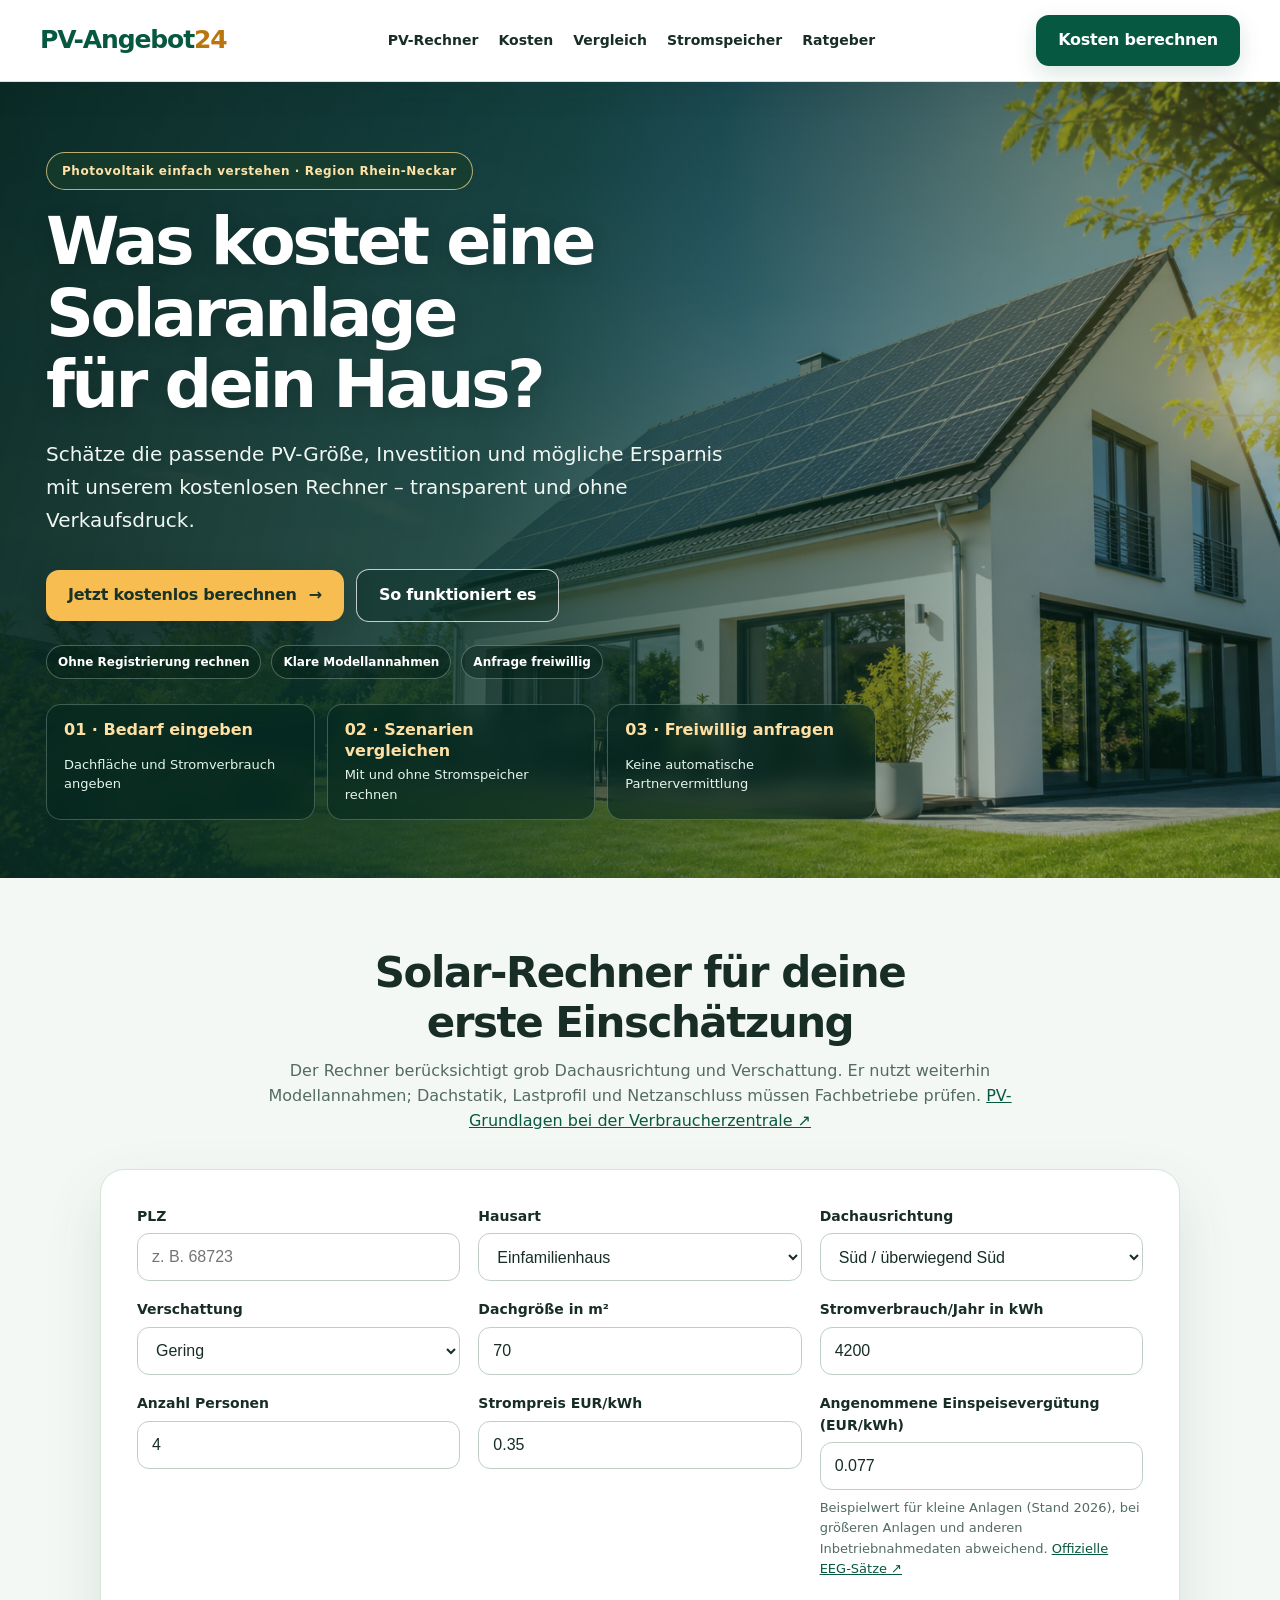
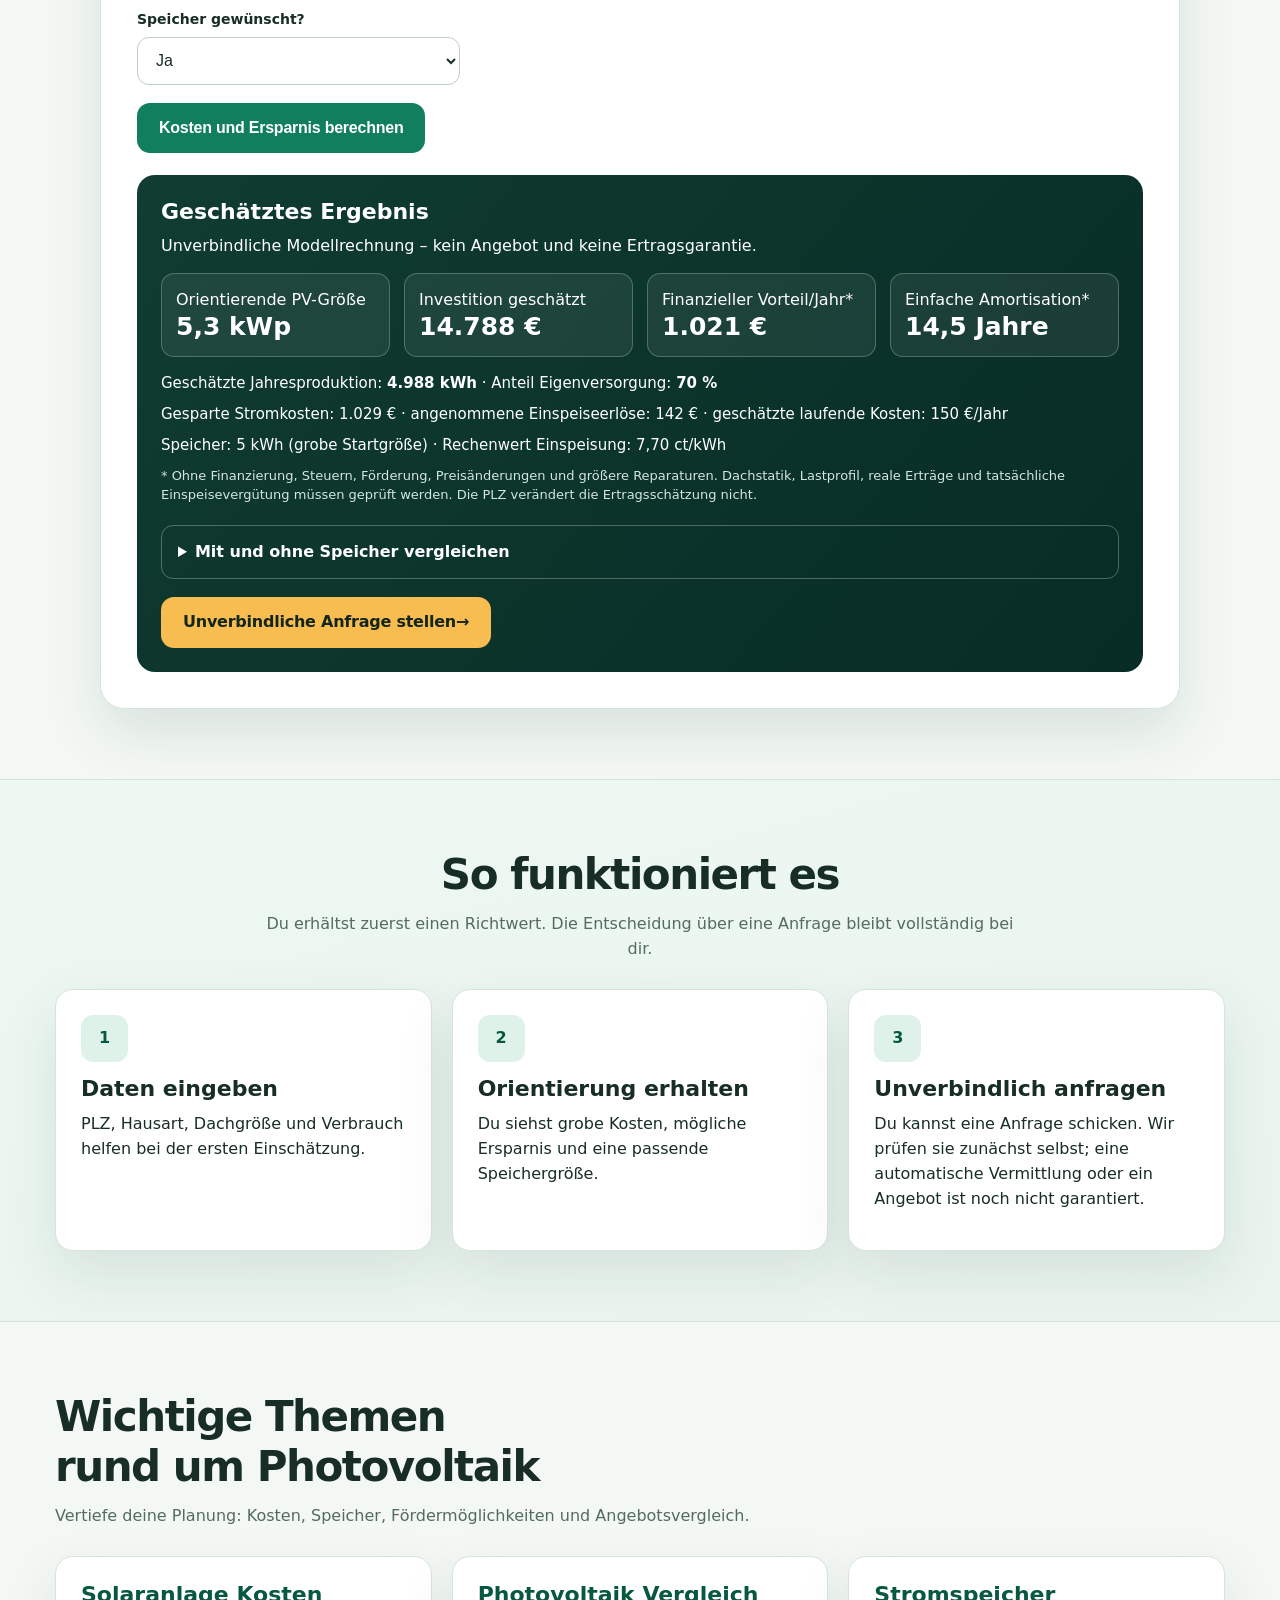
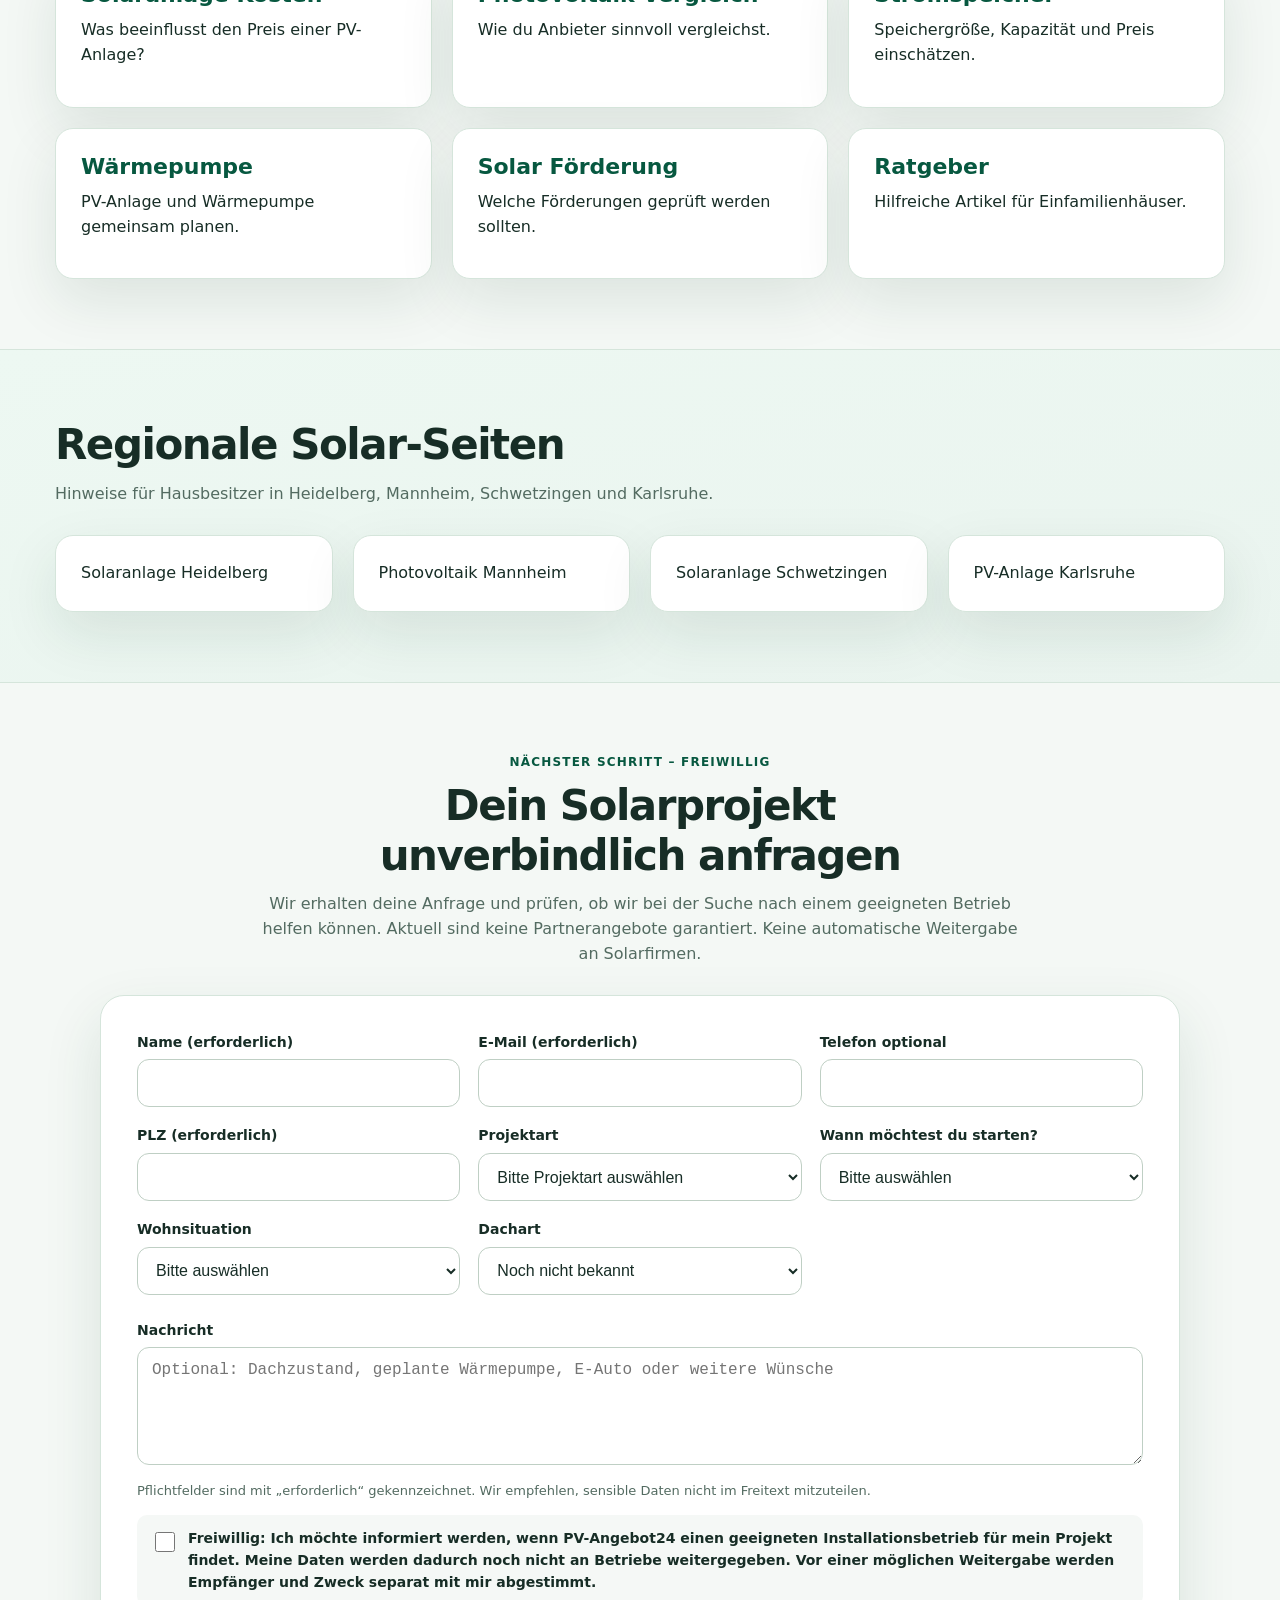
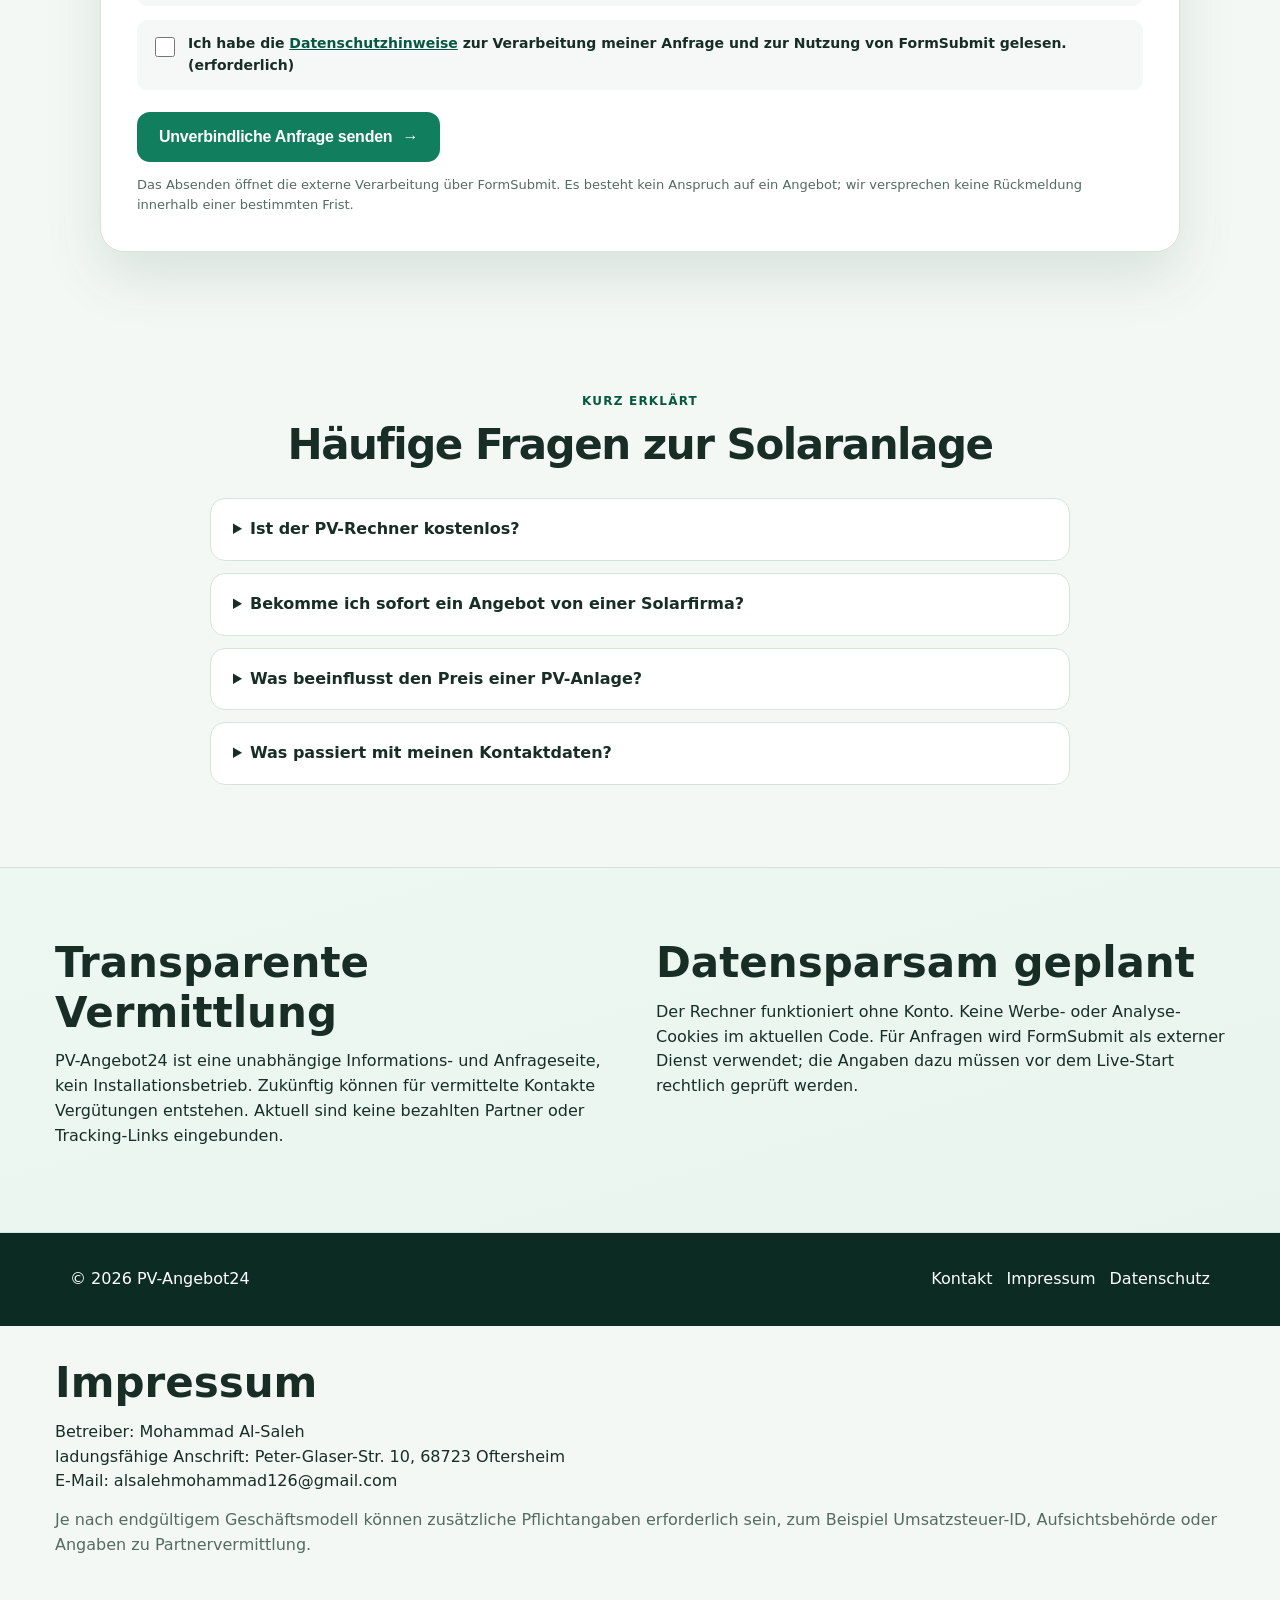
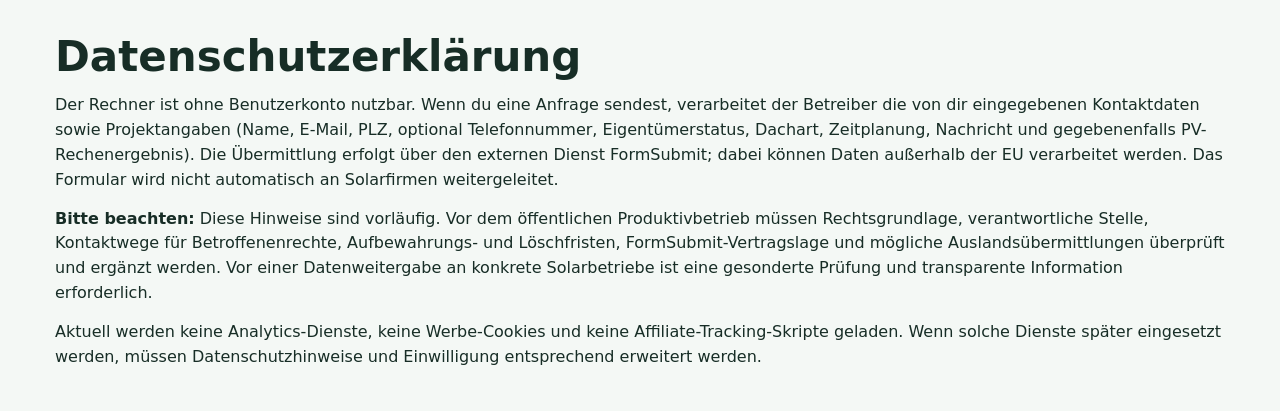
==== commit ad08334c: "feat(ui): add solar planning steps to homepage hero" ====
--- a/index.html
+++ b/index.html
@@ -14,10 +14,6 @@
   <meta name="theme-color" content="#0d5f47">
   <link rel="stylesheet" href="assets/css/styles.css">
   <script defer src="assets/js/main.js"></script>
-  <script type="application/ld+json">
-  {"@context":"https://schema.org","@type":"Organization","name":"PV-Angebot24","url":"https://marioklara.github.io/solaranlage/","email":"alsalehmohammad126@gmail.com","address":{"@type":"PostalAddress","streetAddress":"Peter-Glaser-Str. 10","postalCode":"68723","addressLocality":"Oftersheim","addressCountry":"DE"}}
-  </script>
-
 </head>
 <body>
   <a class="skip-link" href="#rechner">Direkt zum Solar-Rechner</a>
@@ -49,6 +45,11 @@
           <span>Ohne Registrierung rechnen</span>
           <span>Klare Modellannahmen</span>
           <span>Anfrage freiwillig</span>
+        </div>
+        <div class="hero-highlights" aria-label="Schritte zur ersten PV-Einschätzung">
+          <div class="hero-highlight"><strong>01 · Bedarf eingeben</strong><span>Dachfläche und Stromverbrauch angeben</span></div>
+          <div class="hero-highlight"><strong>02 · Szenarien vergleichen</strong><span>Mit und ohne Stromspeicher rechnen</span></div>
+          <div class="hero-highlight"><strong>03 · Freiwillig anfragen</strong><span>Keine automatische Partnervermittlung</span></div>
         </div>
       </div>
     </section>
--- a/assets/css/styles.css
+++ b/assets/css/styles.css
@@ -71,6 +71,12 @@
   font: inherit;
   font-weight: 700;
   cursor: pointer;
+}
+
+/* The default gold outline is too pale against the white menu button. */
+.nav-toggle:focus-visible {
+  outline: 3px solid var(--green-dark);
+  outline-offset: 3px;
 }
 
 .nav-links {
@@ -459,6 +465,11 @@
 .form-grid { gap: 18px; }
 input, select, textarea { border-radius: 10px; }
 input:focus, select:focus, textarea:focus { border-color: var(--green); outline: 2px solid rgba(15,128,94,.20); }
+/* Keyboard focus must remain visible against white form fields. */
+input:focus-visible, select:focus-visible, textarea:focus-visible {
+  outline: 3px solid var(--green-dark);
+  outline-offset: 2px;
+}
 .result-box { border-radius: 14px; padding: 24px; }
 .result-grid { grid-template-columns: repeat(4,minmax(0,1fr)); }
 .metric { min-width: 0; border-radius: 10px; }
@@ -523,3 +534,83 @@
 .local-cta { margin: 22px 0 0; }
 .local-cta .button { width: auto; }
 @media(max-width:600px){ .local-cta .button { width: 100%; } }
+
+
+/* PV-Angebot24 2026: modern landing-page styling.
+   Presentation-only; calculator logic, form semantics and privacy consent unchanged. */
+:root {
+  --green:#117e5e; --green-dark:#075840; --green-soft:#e5f6ed;
+  --ink:#172d26; --muted:#536b61; --paper:#fff; --line:#d5e5db;
+  --sun:#f7bd51; --bg:#f4f8f5; --shadow:0 22px 56px rgba(17,55,42,.10);
+}
+body { font-family:system-ui,-apple-system,"Segoe UI",Arial,sans-serif; }
+.site-header { background:rgba(255,255,255,.96); box-shadow:0 8px 35px rgba(10,44,31,.08); }
+.nav { max-width:1240px; padding-block:15px; }
+.logo { font-size:25px; letter-spacing:-.045em; }
+.logo span { color:#b9760e; }
+.nav-links a { font-size:14px; transition:color .15s ease; }
+.nav-links a:hover { color:var(--green); }
+.nav-cta,.button { border-radius:13px; min-height:50px; padding:13px 22px; letter-spacing:-.015em; }
+.nav-cta { background:var(--green-dark); box-shadow:0 8px 22px rgba(7,88,64,.15); }
+.hero {
+  background:
+    linear-gradient(105deg,rgba(7,38,31,.95) 0%,rgba(9,51,42,.85) 39%,rgba(12,60,45,.35) 80%),
+    url("../img/solar-hero.png") center/cover no-repeat;
+  min-height:610px; position:relative; overflow:hidden;
+}
+.hero::after {
+  content:""; position:absolute; pointer-events:none; top:0; right:0; bottom:0; width:60%;
+  background:radial-gradient(circle at 76% 13%,rgba(250,189,71,.23),transparent 42%);
+}
+.hero-inner { max-width:1240px; min-height:610px; padding:70px 26px 58px; position:relative; z-index:1; }
+.eyebrow { border:1px solid rgba(255,225,145,.7); color:#ffe2a7; background:rgba(24,62,45,.73); font-size:12px; letter-spacing:.045em; padding:9px 15px; }
+.hero h1 { max-width:765px; font-size:clamp(38px,5.2vw,68px); font-weight:830; letter-spacing:-.052em; line-height:1.07; text-wrap:balance; text-shadow:0 3px 20px rgba(0,0,0,.16); }
+.hero p { max-width:690px; color:#f0f7f2; font-size:clamp(17px,1.7vw,20px); line-height:1.65; }
+.hero-actions { margin-top:6px; }
+.hero-actions .button:first-child { background:var(--sun); color:#193326; box-shadow:0 13px 32px rgba(0,0,0,.19); }
+.hero-actions .button:first-child:hover { background:#ffce76; color:#14271e; }
+.hero-actions .button.outline { border:1px solid rgba(255,255,255,.74); background:rgba(3,35,28,.31); }
+.trust-row { margin-top:23px; }
+.trust-row span { font-size:12px; border-color:rgba(205,237,218,.32); background:rgba(4,32,25,.5); }
+.hero-highlights { display:grid; grid-template-columns:repeat(3,minmax(0,1fr)); gap:12px; max-width:830px; margin-top:25px; }
+.hero-highlight { display:grid; gap:3px; padding:15px 17px; border-radius:15px; border:1px solid rgba(235,255,246,.24); background:rgba(4,39,31,.60); backdrop-filter:blur(10px); }
+.hero-highlight strong { color:#ffe0a2; font-size:16px; line-height:1.3; }
+.hero-highlight span { color:#e5f5eb; font-size:13px; line-height:1.5; }
+.container { max-width:1210px; padding-top:70px; padding-bottom:70px; }
+.section-head h2 { letter-spacing:-.035em; text-wrap:balance; }
+.section-head p { font-size:16px; }
+.card { border:1px solid var(--line); border-radius:18px; padding:25px; box-shadow:var(--shadow); }
+a.card { display:block; transition:transform .18s ease,box-shadow .18s ease,border-color .18s ease; }
+a.card:hover,a.card:focus-visible { border-color:#83bca0; }
+.band { background:linear-gradient(165deg,#edf8f2,#eaf4ef); }
+.step-number { width:47px; height:47px; background:#ddf2e5; color:#075840; border-radius:13px; }
+#rechner .card,#anfrage .card { border-radius:24px; padding:clamp(20px,3vw,36px); box-shadow:0 24px 58px rgba(21,70,48,.12); }
+#rechner .section-head { margin-bottom:35px; }
+input,select,textarea { border-radius:12px; padding:13px 14px; background:#fff; border-color:#bfcfc4; }
+input:hover,select:hover,textarea:hover { border-color:#6aa98a; }
+input:focus-visible,select:focus-visible,textarea:focus-visible { outline:3px solid var(--green-dark); outline-offset:2px; }
+.result-box { border-radius:18px; background:linear-gradient(130deg,#103c31,#072c25); }
+.metric { border:1px solid rgba(222,242,229,.26); background:rgba(255,255,255,.07); border-radius:13px; }
+.faq-stack .faq-item { border-radius:15px; }
+.faq-stack summary { min-height:57px; }
+.site-footer { background:#0c2b23; }
+@media(max-width:900px) {
+  .hero,.hero-inner { min-height:540px; }
+  .hero-highlights { grid-template-columns:repeat(3,minmax(0,1fr)); }
+  .hero-highlight { padding:12px 13px; }
+}
+@media(max-width:600px) {
+  .hero,.hero-inner { min-height:0; }
+  .hero-inner { padding:52px 18px 38px; }
+  .hero h1 { font-size:clamp(35px,9vw,47px); }
+  .hero-highlights { grid-template-columns:1fr; gap:9px; margin-top:20px; }
+  .hero-highlight { padding:12px 15px; }
+  .trust-row { gap:7px; }
+  .trust-row span { font-size:12px; }
+  .container { padding:50px 16px; }
+  #rechner .card,#anfrage .card { border-radius:17px; padding:18px; }
+  .nav { padding:11px 14px; }
+}
+@media(prefers-reduced-motion:reduce) {
+  .nav-links a,a.card { transition:none; }
+}
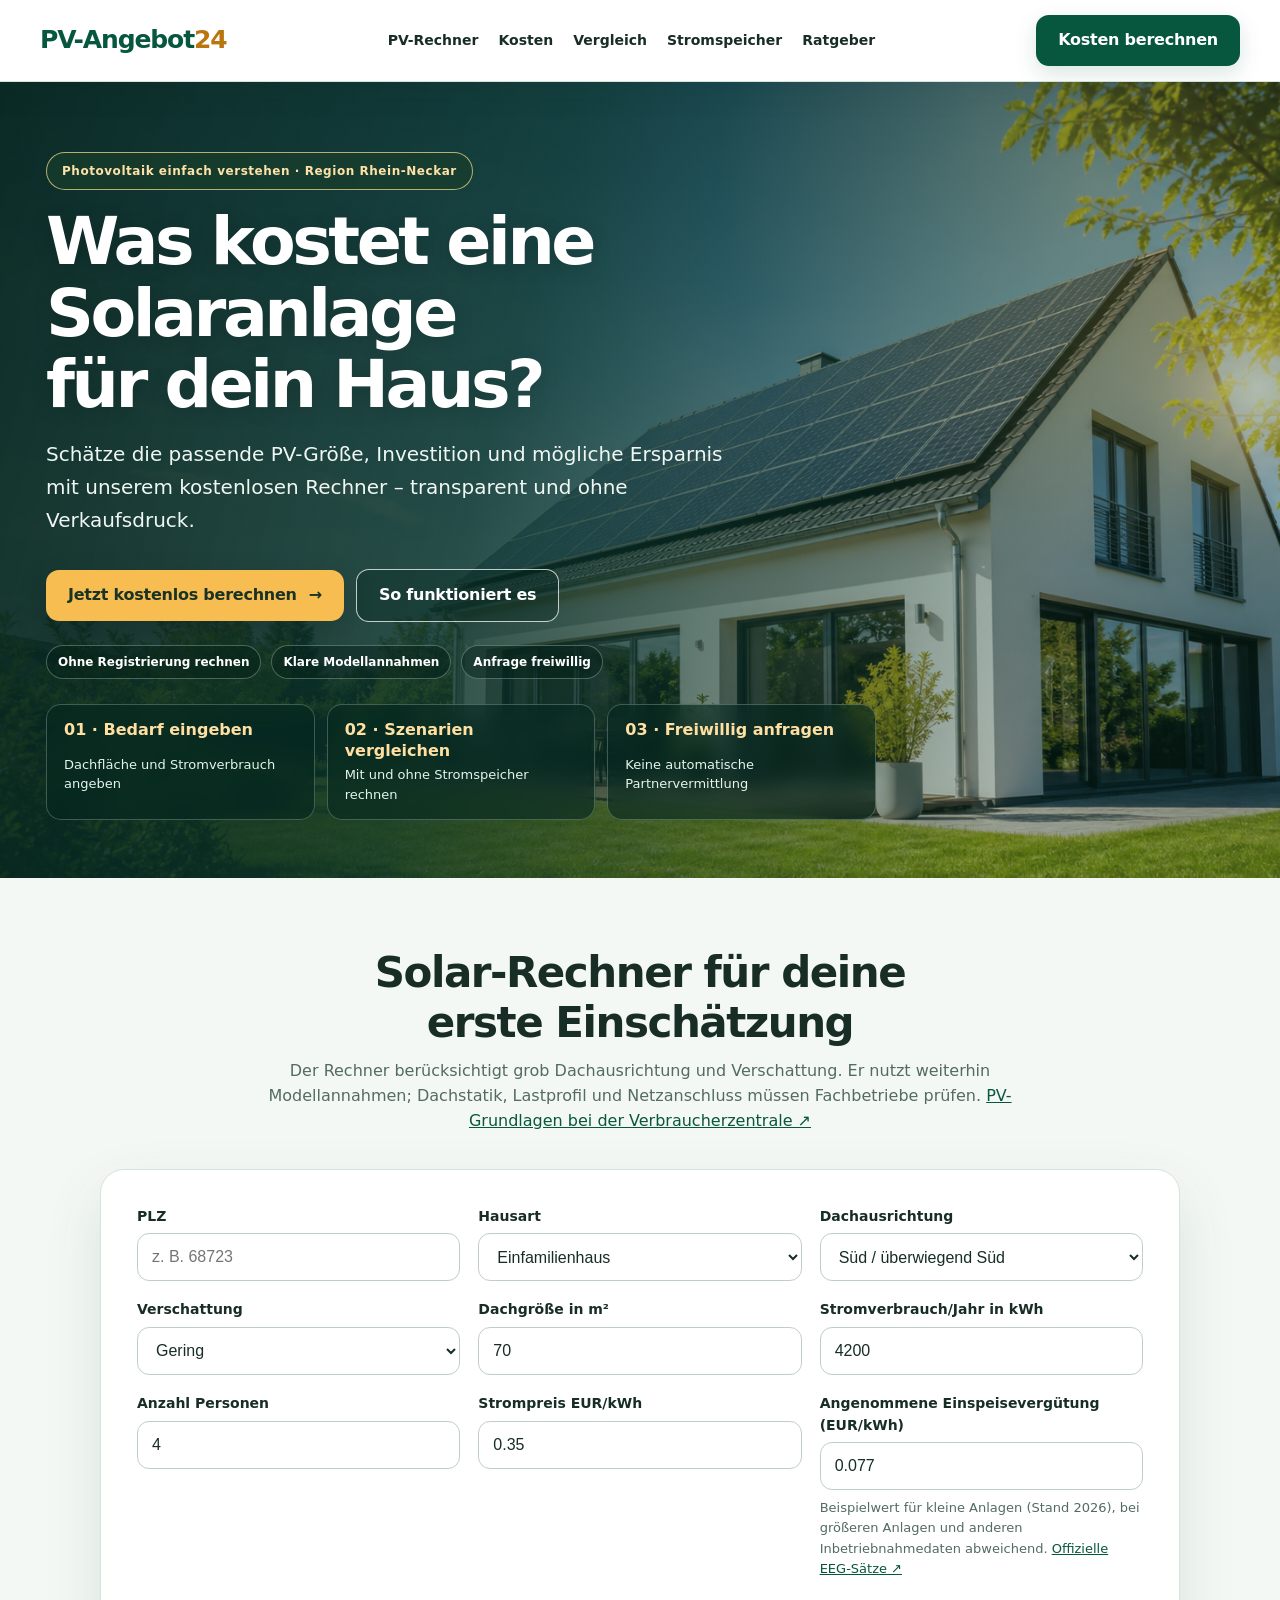
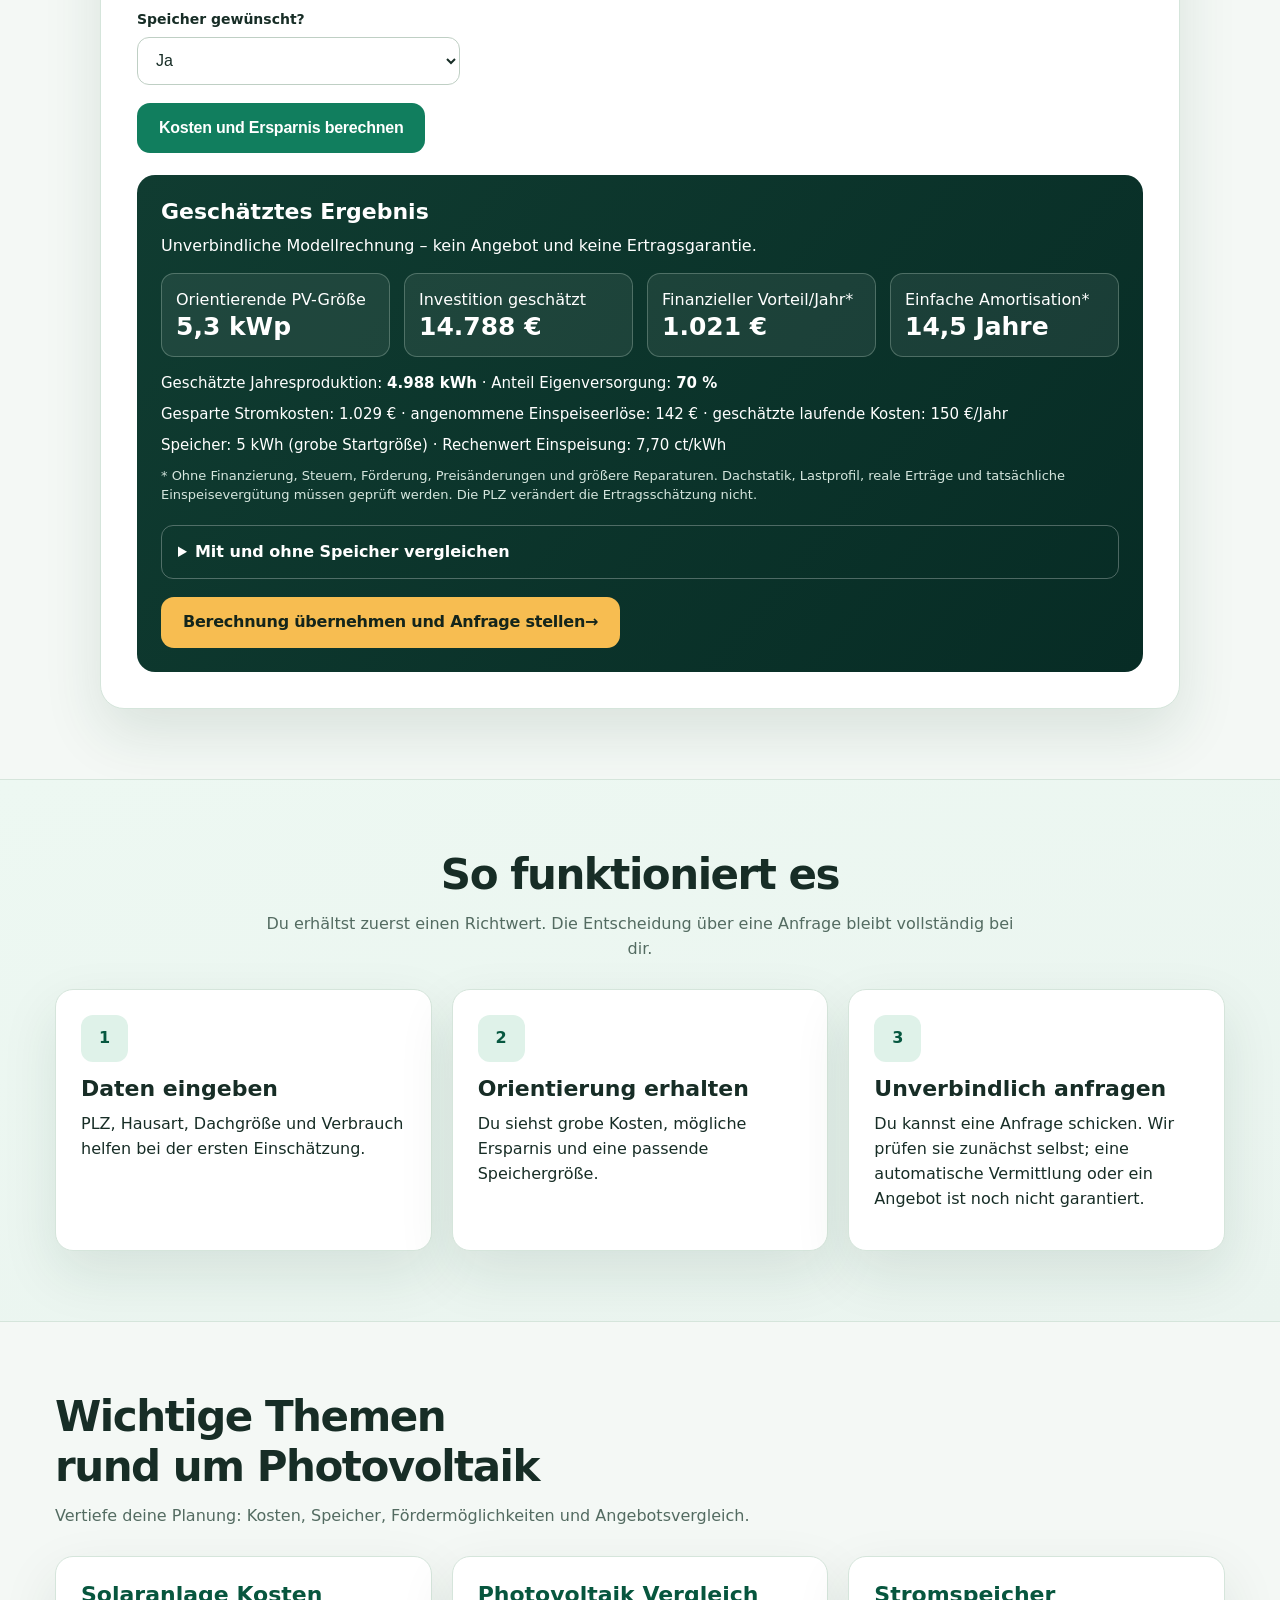
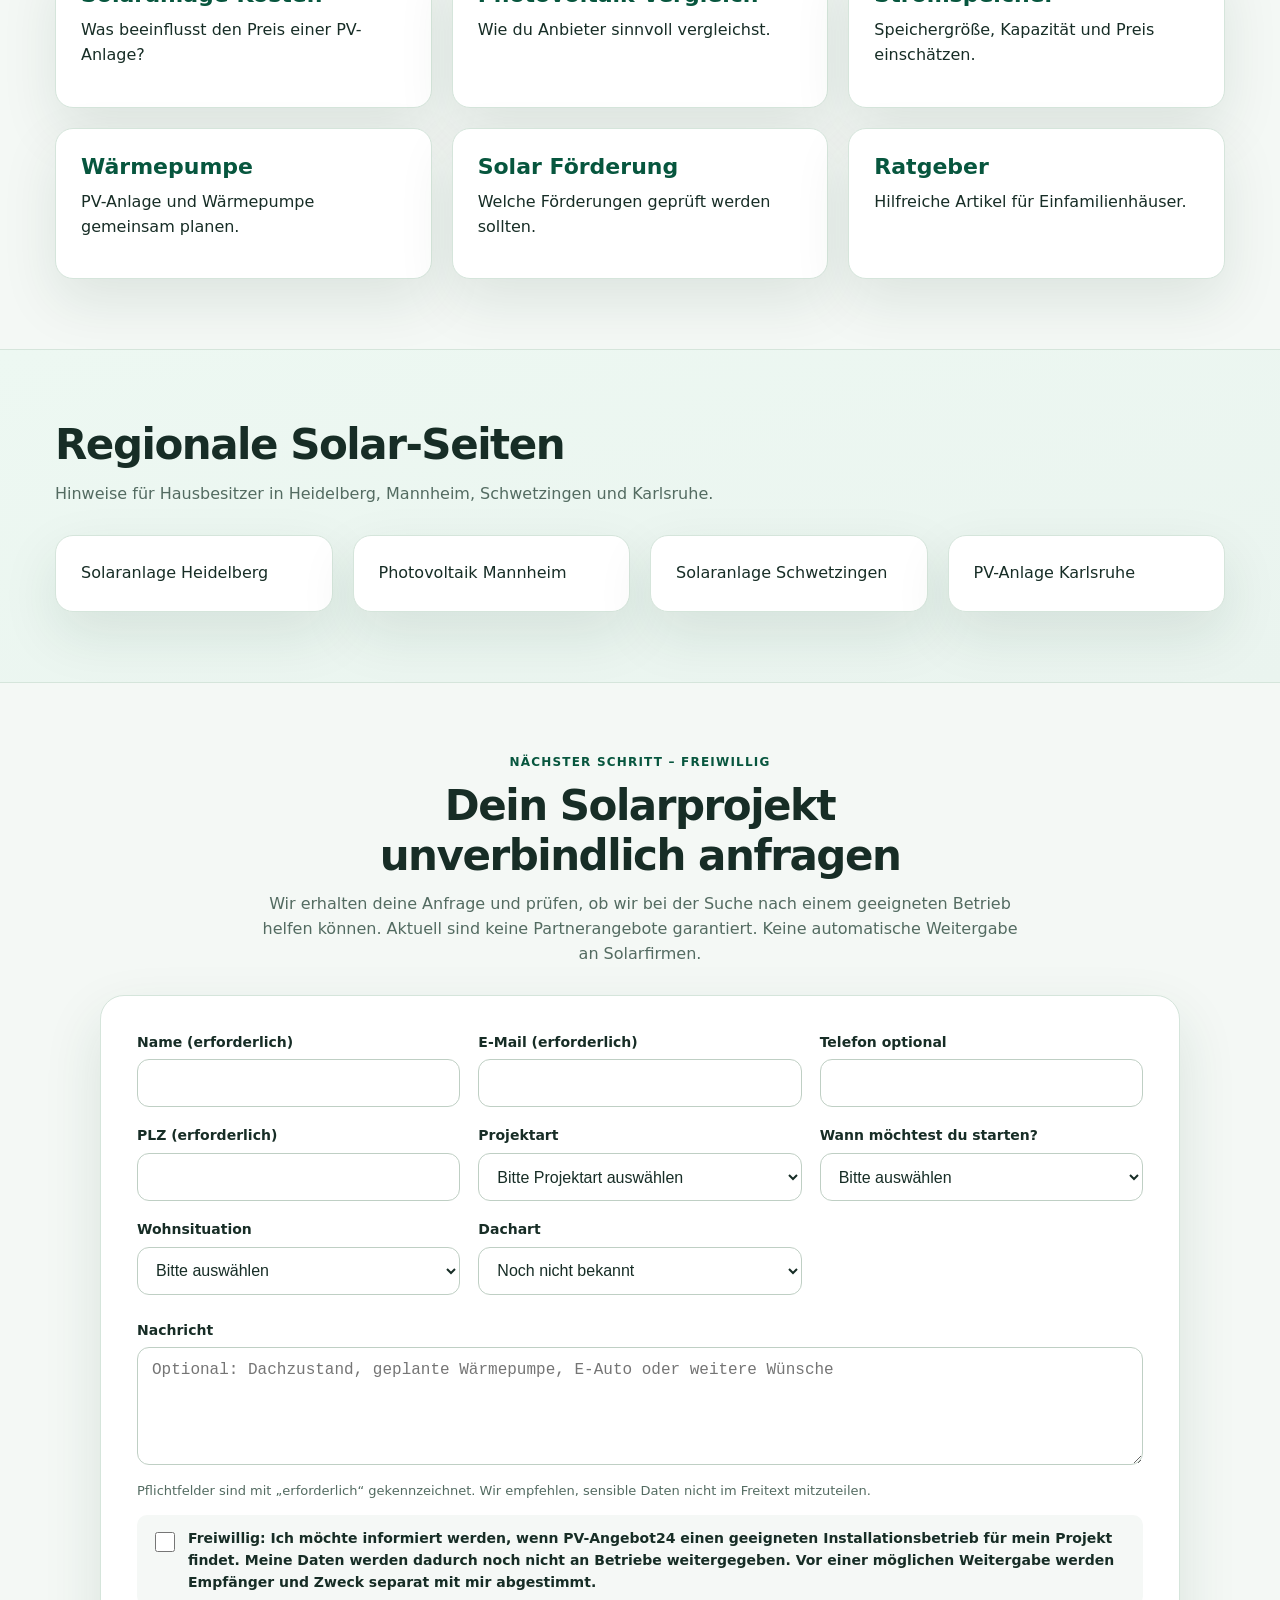
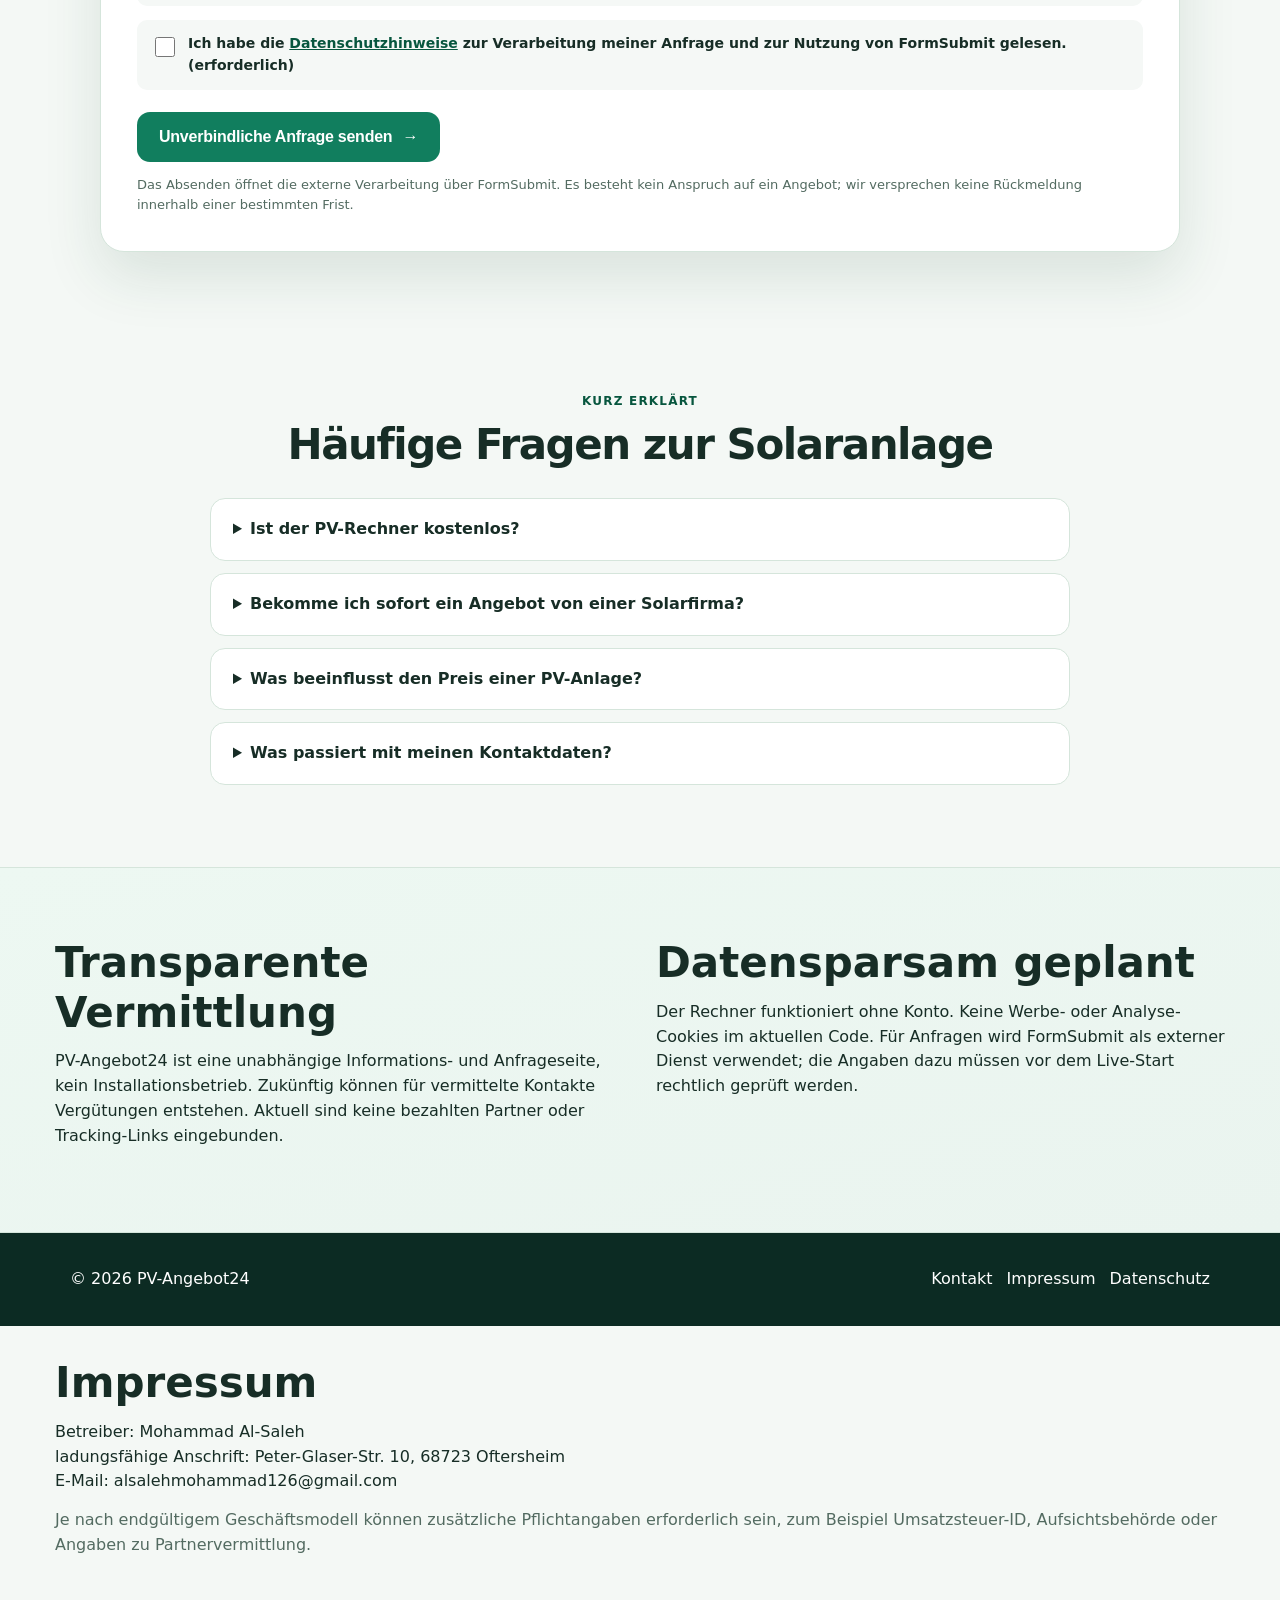
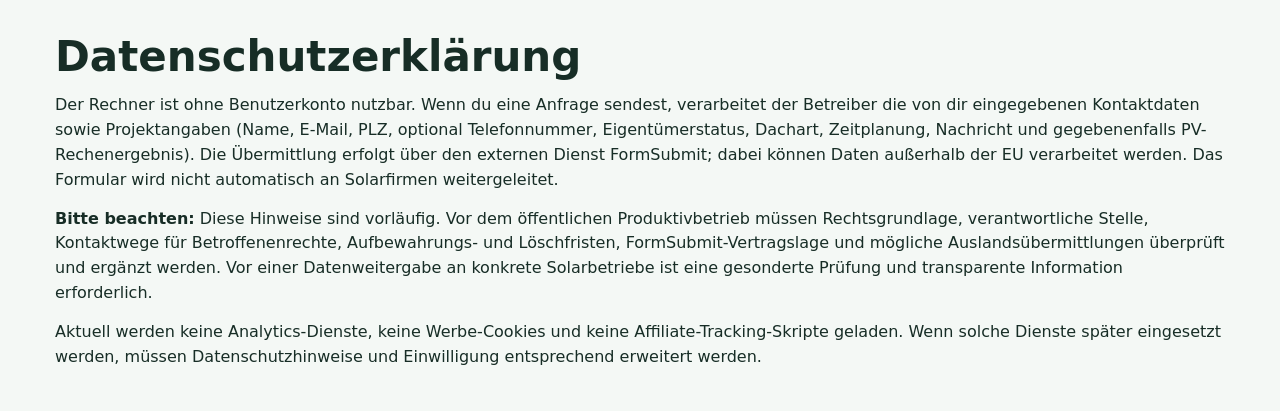
==== commit 419b51b6: "fix: add postal-code autofill to calculator and contact form" ====
--- a/index.html
+++ b/index.html
@@ -62,7 +62,7 @@
       <div class="card">
         <form id="pvCalculator">
           <div class="form-grid">
-            <div><label for="zip">PLZ</label><input id="zip" name="plz" inputmode="numeric" maxlength="5" pattern="[0-9]{5}" placeholder="z. B. 68723"></div>
+            <div><label for="zip">PLZ</label><input id="zip" name="plz" autocomplete="postal-code" inputmode="numeric" maxlength="5" pattern="[0-9]{5}" placeholder="z. B. 68723"></div>
             <div><label for="houseType">Hausart</label><select id="houseType"><option value="single">Einfamilienhaus</option><option value="multi">Mehrfamilienhaus</option><option value="row">Reihenhaus</option></select></div>
             <div><label for="roofOrientation">Dachausrichtung</label><select id="roofOrientation"><option value="south">Süd / überwiegend Süd</option><option value="eastwest">Ost / West</option><option value="north">Überwiegend Nord</option></select></div>
             <div><label for="shadeLevel">Verschattung</label><select id="shadeLevel"><option value="low">Gering</option><option value="medium">Mittel</option><option value="high">Stark</option></select></div>
@@ -138,7 +138,7 @@
             <div><label for="name">Name (erforderlich)</label><input id="name" name="name" required autocomplete="name"></div>
             <div><label for="email">E-Mail (erforderlich)</label><input id="email" name="email" type="email" required autocomplete="email"></div>
             <div><label for="phone">Telefon optional</label><input id="phone" name="telefon" type="tel" autocomplete="tel" inputmode="tel"></div>
-            <div><label for="formZip">PLZ (erforderlich)</label><input id="formZip" name="plz" required inputmode="numeric" maxlength="5" pattern="[0-9]{5}"></div>
+            <div><label for="formZip">PLZ (erforderlich)</label><input id="formZip" name="plz" required autocomplete="postal-code" inputmode="numeric" maxlength="5" pattern="[0-9]{5}"></div>
             <div><label for="project">Projektart</label><select id="project" name="projektart" required><option value="" selected disabled>Bitte Projektart auswählen</option><option>Solaranlage mit Speicher</option><option>Solaranlage ohne Speicher</option><option>Stromspeicher nachrüsten</option><option>Wärmepumpe mit PV planen</option></select></div>
             <div><label for="timeline">Wann möchtest du starten?</label><select id="timeline" name="zeitraum" required><option value="" selected disabled>Bitte auswählen</option><option>innerhalb von 3 Monaten</option><option>in 3 bis 6 Monaten</option><option>später / erst informieren</option></select></div>
             <div><label for="ownership">Wohnsituation</label><select id="ownership" name="eigentuemer_status" required><option value="" selected disabled>Bitte auswählen</option><option>Ich bin Eigentümer/in</option><option>Ich entscheide mit</option><option>Ich bin Mieter/in</option><option>Ich plane einen Hauskauf</option></select></div>
--- a/assets/css/styles.css
+++ b/assets/css/styles.css
@@ -539,7 +539,7 @@
 /* PV-Angebot24 2026: modern landing-page styling.
    Presentation-only; calculator logic, form semantics and privacy consent unchanged. */
 :root {
-  --green:#117e5e; --green-dark:#075840; --green-soft:#e5f6ed;
+  --green:#117e5e; --green-dark:#07563e; --green-soft:#e5f6ed;
   --ink:#172d26; --muted:#536b61; --paper:#fff; --line:#d5e5db;
   --sun:#f7bd51; --bg:#f4f8f5; --shadow:0 22px 56px rgba(17,55,42,.10);
 }
